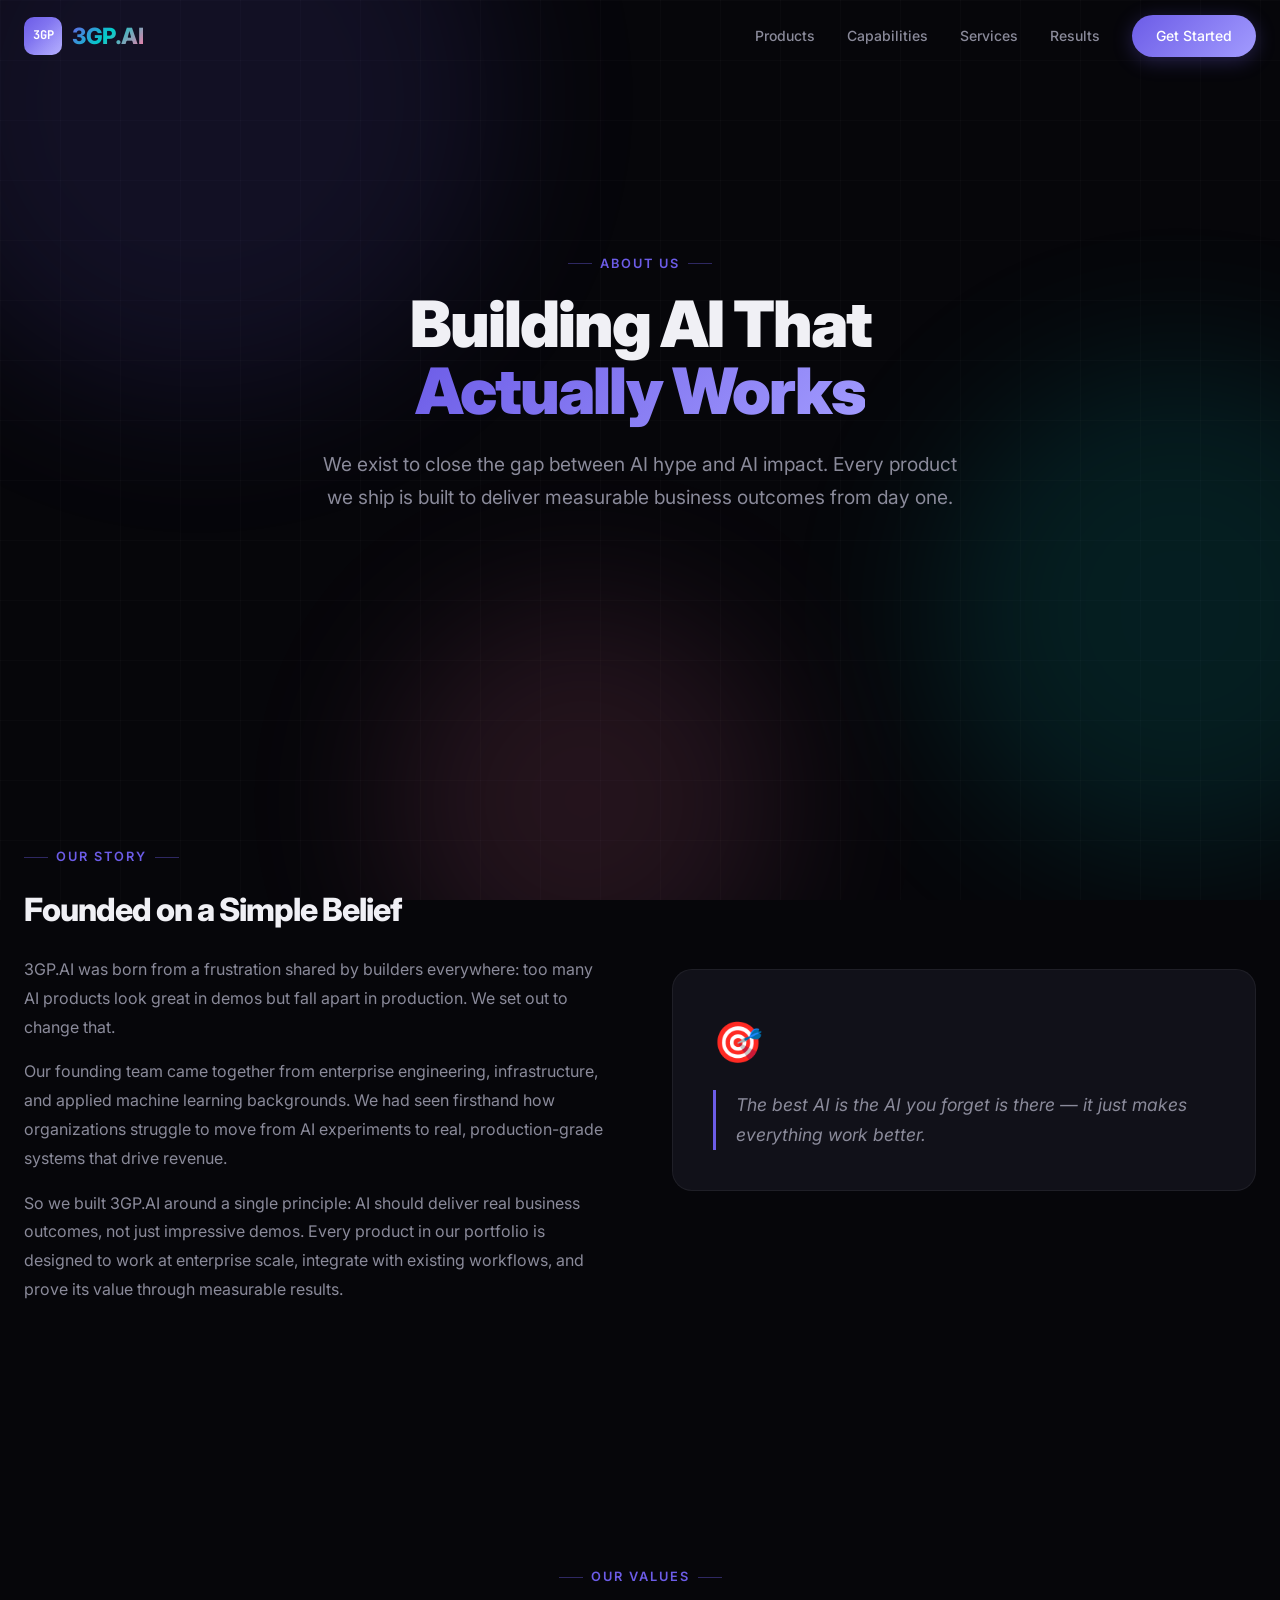
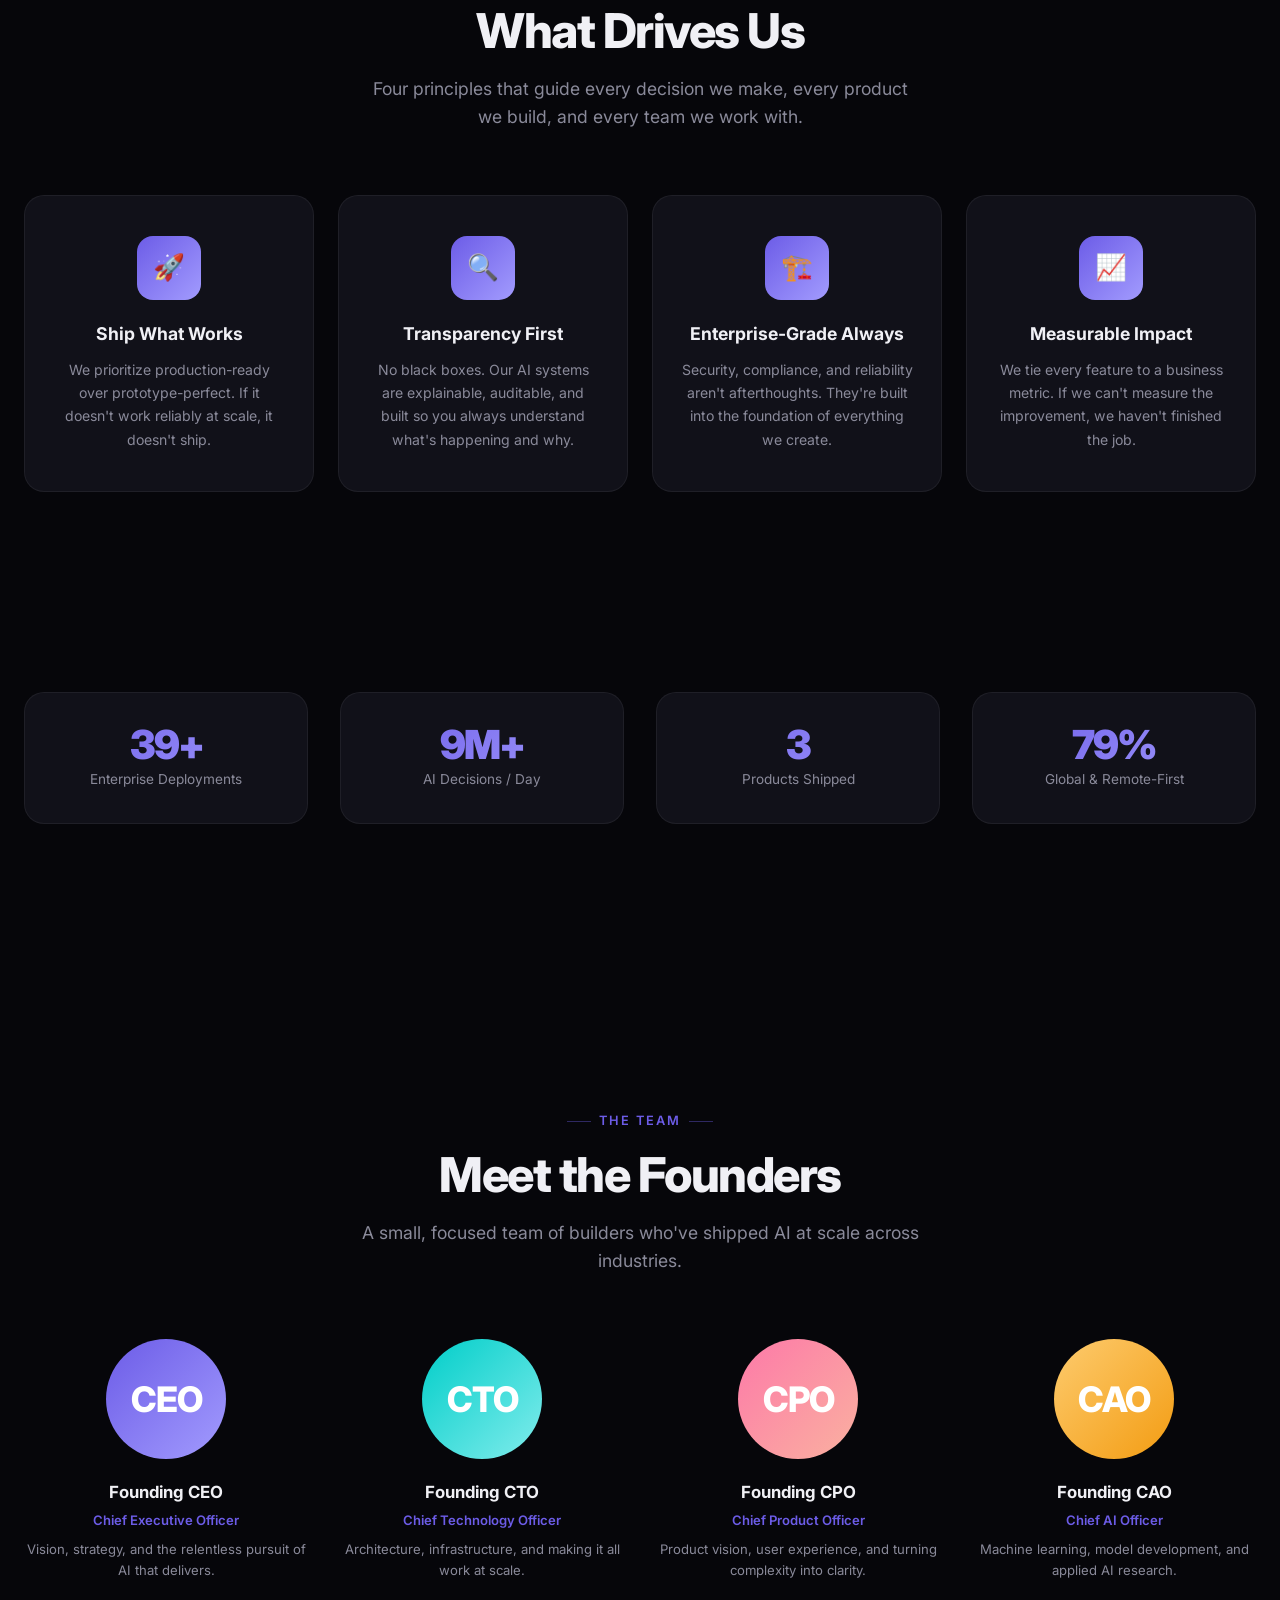
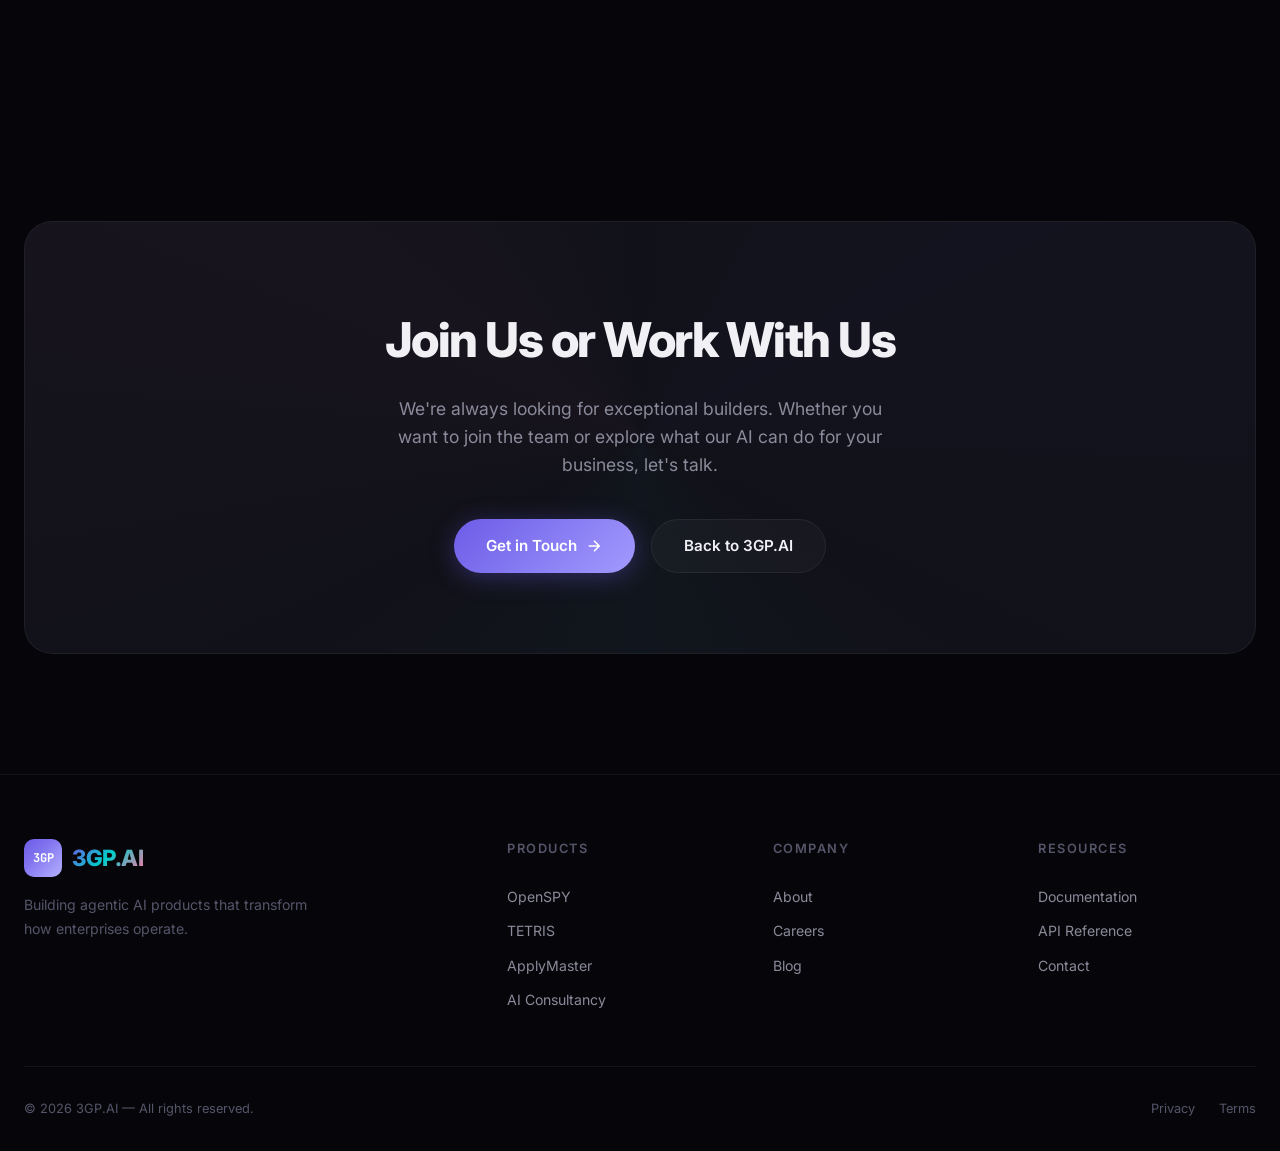
==== about.html @ 80a88af2 "Add all product pages, rename GREYHOUND to OpenSPY, add About/Privacy/Terms" ====
<!DOCTYPE html>
<html lang="en">
<head>
    <meta charset="UTF-8">
    <meta name="viewport" content="width=device-width, initial-scale=1.0">
    <title>About — Building AI That Actually Works | 3GP.AI</title>
    <meta name="description" content="3GP.AI is building agentic AI products that deliver real business outcomes. Learn about our mission, values, and the team behind the technology.">
    <link rel="icon" type="image/svg+xml" href="/images/favicon.svg">
    <link rel="preconnect" href="https://fonts.googleapis.com">
    <link rel="preconnect" href="https://fonts.gstatic.com" crossorigin>
    <link href="https://fonts.googleapis.com/css2?family=Inter:wght@300;400;500;600;700;800;900&family=JetBrains+Mono:wght@400;500;600&display=swap" rel="stylesheet">
    <link rel="stylesheet" href="/css/style.css">
    <style>
        /* About Page Styles */
        .about-hero { min-height: 80vh; display: flex; align-items: center; padding: 120px 0 80px; position: relative; z-index: 1; text-align: center; }
        .about-hero h1 { font-size: clamp(2.5rem, 5vw, 4rem); font-weight: 900; letter-spacing: -2px; line-height: 1.05; margin-bottom: 24px; }
        .about-hero h1 .gradient-text { background: var(--gradient-1); -webkit-background-clip: text; -webkit-text-fill-color: transparent; }
        .about-hero > .container > p { font-size: 1.2rem; color: var(--text-secondary); line-height: 1.7; max-width: 640px; margin: 0 auto; }

        /* Story Section */
        .story-section { padding: 120px 0; }
        .story-grid { display: grid; grid-template-columns: 1fr 1fr; gap: 64px; align-items: center; }
        .story-content h3 { font-size: 2rem; font-weight: 800; letter-spacing: -1px; margin-bottom: 20px; }
        .story-content p { color: var(--text-secondary); font-size: 1rem; line-height: 1.8; margin-bottom: 16px; }
        .story-visual { position: relative; }
        .story-card { padding: 40px; border-radius: var(--radius-lg); background: var(--bg-card); border: 1px solid var(--border); }
        .story-card-icon { font-size: 2.5rem; margin-bottom: 16px; }
        .story-card blockquote { font-size: 1.1rem; font-style: italic; color: var(--text-secondary); line-height: 1.7; border-left: 3px solid var(--accent-1); padding-left: 20px; margin: 0; }

        /* Values Section */
        .values-section { padding: 120px 0; }
        .values-grid { display: grid; grid-template-columns: repeat(4, 1fr); gap: 24px; }
        .value-card { padding: 40px 28px; border-radius: var(--radius-lg); background: var(--bg-card); border: 1px solid var(--border); transition: var(--transition); text-align: center; position: relative; overflow: hidden; }
        .value-card:hover { border-color: var(--border-hover); transform: translateY(-4px); box-shadow: var(--shadow-glow); }
        .value-card::before { content: ''; position: absolute; top: 0; left: 0; right: 0; height: 3px; background: var(--gradient-1); opacity: 0; transition: var(--transition); }
        .value-card:hover::before { opacity: 1; }
        .value-icon { width: 64px; height: 64px; border-radius: 16px; background: var(--gradient-1); display: flex; align-items: center; justify-content: center; margin: 0 auto 20px; font-size: 1.6rem; }
        .value-card h4 { font-size: 1.1rem; font-weight: 700; margin-bottom: 10px; }
        .value-card p { font-size: 0.88rem; color: var(--text-secondary); line-height: 1.65; }

        /* Team Section */
        .team-section { padding: 120px 0; }
        .team-grid { display: grid; grid-template-columns: repeat(4, 1fr); gap: 32px; margin-top: 64px; }
        .team-card { text-align: center; }
        .team-avatar { width: 120px; height: 120px; border-radius: 50%; margin: 0 auto 20px; display: flex; align-items: center; justify-content: center; font-size: 2.2rem; font-weight: 800; color: #fff; letter-spacing: -1px; }
        .team-avatar.a1 { background: linear-gradient(135deg, #6c5ce7, #a29bfe); }
        .team-avatar.a2 { background: linear-gradient(135deg, #00cec9, #81ecec); }
        .team-avatar.a3 { background: linear-gradient(135deg, #fd79a8, #fab1a0); }
        .team-avatar.a4 { background: linear-gradient(135deg, #fdcb6e, #f39c12); }
        .team-card h4 { font-size: 1.05rem; font-weight: 700; margin-bottom: 4px; }
        .team-card .team-role { font-size: 0.82rem; color: var(--accent-1); font-weight: 600; margin-bottom: 8px; }
        .team-card p { font-size: 0.82rem; color: var(--text-secondary); line-height: 1.6; }

        /* Stats Section */
        .stats-section { padding: 80px 0; }
        .stats-grid { display: grid; grid-template-columns: repeat(4, 1fr); gap: 32px; }
        .stat-item { text-align: center; padding: 32px 16px; border-radius: var(--radius-lg); background: var(--bg-card); border: 1px solid var(--border); }
        .stat-number { font-size: 2.5rem; font-weight: 900; letter-spacing: -2px; background: var(--gradient-1); -webkit-background-clip: text; -webkit-text-fill-color: transparent; margin-bottom: 4px; }
        .stat-label { font-size: 0.85rem; color: var(--text-secondary); }

        /* Responsive */
        @media (max-width: 1024px) { .story-grid { grid-template-columns: 1fr; } .values-grid, .team-grid { grid-template-columns: 1fr 1fr; } }
        @media (max-width: 768px) { .values-grid, .team-grid, .stats-grid { grid-template-columns: 1fr; } }
    </style>
</head>
<body>
    <div class="bg-grid"></div>
    <div class="bg-orbs"><div class="orb orb-1"></div><div class="orb orb-2"></div><div class="orb orb-3"></div></div>
    <div class="cursor-dot" id="cursorDot"></div>

    <!-- Navbar -->
    <nav class="navbar scrolled" id="navbar">
        <div class="navbar-inner">
            <a href="/" class="logo"><div class="logo-mark">3GP</div><div class="logo-text"><span>3GP.AI</span></div></a>
            <div class="nav-links" id="navLinks">
                <a href="/#products">Products</a>
                <a href="/#capabilities">Capabilities</a>
                <a href="/#transformation">Services</a>
                <a href="/#proof">Results</a>
                <a href="/#contact" class="nav-cta">Get Started</a>
            </div>
            <button class="mobile-toggle" id="mobileToggle" aria-label="Toggle menu"><span></span><span></span><span></span></button>
        </div>
    </nav>

    <!-- Hero -->
    <section class="about-hero">
        <div class="container">
            <div class="section-label">About Us</div>
            <h1>Building AI That<br><span class="gradient-text">Actually Works</span></h1>
            <p>We exist to close the gap between AI hype and AI impact. Every product we ship is built to deliver measurable business outcomes from day one.</p>
        </div>
    </section>

    <!-- Our Story -->
    <section class="story-section">
        <div class="container">
            <div class="story-grid reveal">
                <div class="story-content">
                    <div class="section-label" style="justify-content:flex-start;">Our Story</div>
                    <h3>Founded on a Simple Belief</h3>
                    <p>3GP.AI was born from a frustration shared by builders everywhere: too many AI products look great in demos but fall apart in production. We set out to change that.</p>
                    <p>Our founding team came together from enterprise engineering, infrastructure, and applied machine learning backgrounds. We had seen firsthand how organizations struggle to move from AI experiments to real, production-grade systems that drive revenue.</p>
                    <p>So we built 3GP.AI around a single principle: AI should deliver real business outcomes, not just impressive demos. Every product in our portfolio is designed to work at enterprise scale, integrate with existing workflows, and prove its value through measurable results.</p>
                </div>
                <div class="story-visual">
                    <div class="story-card">
                        <div class="story-card-icon">&#x1f3af;</div>
                        <blockquote>The best AI is the AI you forget is there &mdash; it just makes everything work better.</blockquote>
                    </div>
                </div>
            </div>
        </div>
    </section>

    <!-- Values -->
    <section class="values-section">
        <div class="container">
            <div class="section-header reveal">
                <div class="section-label">Our Values</div>
                <h2 class="section-title">What Drives Us</h2>
                <p class="section-desc">Four principles that guide every decision we make, every product we build, and every team we work with.</p>
            </div>
            <div class="values-grid">
                <div class="value-card reveal">
                    <div class="value-icon">&#x1f680;</div>
                    <h4>Ship What Works</h4>
                    <p>We prioritize production-ready over prototype-perfect. If it doesn't work reliably at scale, it doesn't ship.</p>
                </div>
                <div class="value-card reveal">
                    <div class="value-icon">&#x1f50d;</div>
                    <h4>Transparency First</h4>
                    <p>No black boxes. Our AI systems are explainable, auditable, and built so you always understand what's happening and why.</p>
                </div>
                <div class="value-card reveal">
                    <div class="value-icon">&#x1f3d7;&#xfe0f;</div>
                    <h4>Enterprise-Grade Always</h4>
                    <p>Security, compliance, and reliability aren't afterthoughts. They're built into the foundation of everything we create.</p>
                </div>
                <div class="value-card reveal">
                    <div class="value-icon">&#x1f4c8;</div>
                    <h4>Measurable Impact</h4>
                    <p>We tie every feature to a business metric. If we can't measure the improvement, we haven't finished the job.</p>
                </div>
            </div>
        </div>
    </section>

    <!-- Stats -->
    <section class="stats-section">
        <div class="container">
            <div class="stats-grid reveal">
                <div class="stat-item">
                    <div class="stat-number">50+</div>
                    <div class="stat-label">Enterprise Deployments</div>
                </div>
                <div class="stat-item">
                    <div class="stat-number">12M+</div>
                    <div class="stat-label">AI Decisions / Day</div>
                </div>
                <div class="stat-item">
                    <div class="stat-number">4</div>
                    <div class="stat-label">Products Shipped</div>
                </div>
                <div class="stat-item">
                    <div class="stat-number">100%</div>
                    <div class="stat-label">Global &amp; Remote-First</div>
                </div>
            </div>
        </div>
    </section>

    <!-- Team -->
    <section class="team-section">
        <div class="container">
            <div class="section-header reveal">
                <div class="section-label">The Team</div>
                <h2 class="section-title">Meet the Founders</h2>
                <p class="section-desc">A small, focused team of builders who've shipped AI at scale across industries.</p>
            </div>
            <div class="team-grid reveal">
                <div class="team-card">
                    <div class="team-avatar a1">CEO</div>
                    <h4>Founding CEO</h4>
                    <div class="team-role">Chief Executive Officer</div>
                    <p>Vision, strategy, and the relentless pursuit of AI that delivers.</p>
                </div>
                <div class="team-card">
                    <div class="team-avatar a2">CTO</div>
                    <h4>Founding CTO</h4>
                    <div class="team-role">Chief Technology Officer</div>
                    <p>Architecture, infrastructure, and making it all work at scale.</p>
                </div>
                <div class="team-card">
                    <div class="team-avatar a3">CPO</div>
                    <h4>Founding CPO</h4>
                    <div class="team-role">Chief Product Officer</div>
                    <p>Product vision, user experience, and turning complexity into clarity.</p>
                </div>
                <div class="team-card">
                    <div class="team-avatar a4">CAO</div>
                    <h4>Founding CAO</h4>
                    <div class="team-role">Chief AI Officer</div>
                    <p>Machine learning, model development, and applied AI research.</p>
                </div>
            </div>
        </div>
    </section>

    <!-- CTA -->
    <section class="cta" style="padding:120px 0;">
        <div class="container">
            <div class="cta-box reveal">
                <h2>Join Us or Work With Us</h2>
                <p>We're always looking for exceptional builders. Whether you want to join the team or explore what our AI can do for your business, let's talk.</p>
                <div class="hero-actions">
                    <a href="/#contact" class="btn btn-primary">Get in Touch <svg viewBox="0 0 24 24" fill="none" stroke="currentColor" stroke-width="2"><path d="M5 12h14M12 5l7 7-7 7"/></svg></a>
                    <a href="/" class="btn btn-secondary">Back to 3GP.AI</a>
                </div>
            </div>
        </div>
    </section>

    <!-- Footer -->
    <footer class="footer">
        <div class="container">
            <div class="footer-grid">
                <div class="footer-brand">
                    <a href="/" class="logo"><div class="logo-mark">3GP</div><div class="logo-text"><span>3GP.AI</span></div></a>
                    <p>Building agentic AI products that transform how enterprises operate.</p>
                </div>
                <div class="footer-col"><h5>Products</h5><a href="/openspy">OpenSPY</a><a href="/tetris">TETRIS</a><a href="/applymaster">ApplyMaster</a><a href="/consultancy">AI Consultancy</a></div>
                <div class="footer-col"><h5>Company</h5><a href="/about">About</a><a href="#">Careers</a><a href="#">Blog</a></div>
                <div class="footer-col"><h5>Resources</h5><a href="#">Documentation</a><a href="#">API Reference</a><a href="/#contact">Contact</a></div>
            </div>
            <div class="footer-bottom"><span>&copy; 2026 3GP.AI — All rights reserved.</span><div class="footer-bottom-links"><a href="/privacy">Privacy</a><a href="/terms">Terms</a></div></div>
        </div>
    </footer>

    <script src="/js/main.js"></script>
</body>
</html>
---- css/style.css ----
/* ===== CSS RESET & VARIABLES ===== */
*, *::before, *::after { margin: 0; padding: 0; box-sizing: border-box; }

:root {
    --bg-primary: #06060a;
    --bg-secondary: #0c0c14;
    --bg-card: #111119;
    --bg-card-hover: #16161f;
    --bg-glass: rgba(255,255,255,0.03);
    --border: rgba(255,255,255,0.06);
    --border-hover: rgba(255,255,255,0.12);
    --text-primary: #f0f0f5;
    --text-secondary: #8a8a9a;
    --text-muted: #55556a;
    --accent-1: #6c5ce7;
    --accent-2: #00cec9;
    --accent-3: #fd79a8;
    --accent-4: #fdcb6e;
    --gradient-1: linear-gradient(135deg, #6c5ce7, #a29bfe);
    --gradient-2: linear-gradient(135deg, #00cec9, #55efc4);
    --gradient-3: linear-gradient(135deg, #fd79a8, #e17055);
    --gradient-4: linear-gradient(135deg, #fdcb6e, #f39c12);
    --gradient-hero: linear-gradient(135deg, #6c5ce7 0%, #00cec9 50%, #fd79a8 100%);
    --radius-sm: 8px;
    --radius-md: 12px;
    --radius-lg: 20px;
    --radius-xl: 28px;
    --shadow-glow: 0 0 60px rgba(108,92,231,0.15);
    --font-main: 'Inter', -apple-system, BlinkMacSystemFont, sans-serif;
    --font-mono: 'JetBrains Mono', monospace;
    --transition: 0.3s cubic-bezier(0.4, 0, 0.2, 1);
    --max-width: 1280px;
}

html { scroll-behavior: smooth; font-size: 16px; }

body {
    font-family: var(--font-main);
    background: var(--bg-primary);
    color: var(--text-primary);
    line-height: 1.6;
    overflow-x: hidden;
    -webkit-font-smoothing: antialiased;
}

::selection { background: rgba(108,92,231,0.4); color: #fff; }

a { text-decoration: none; color: inherit; }
button { border: none; cursor: pointer; font-family: inherit; }
ul { list-style: none; }
img { max-width: 100%; display: block; }

.container { max-width: var(--max-width); margin: 0 auto; padding: 0 24px; }

/* ===== ANIMATED BACKGROUND ===== */
.bg-grid {
    position: fixed; inset: 0; z-index: 0; pointer-events: none;
    background-image:
        linear-gradient(rgba(255,255,255,0.02) 1px, transparent 1px),
        linear-gradient(90deg, rgba(255,255,255,0.02) 1px, transparent 1px);
    background-size: 60px 60px;
}

.bg-orbs {
    position: fixed; inset: 0; z-index: 0; pointer-events: none; overflow: hidden;
}

.orb {
    position: absolute; border-radius: 50%; filter: blur(80px); opacity: 0.12;
    animation: orbFloat 20s ease-in-out infinite;
}
.orb-1 { width: 600px; height: 600px; background: var(--accent-1); top: -200px; left: -100px; animation-delay: 0s; }
.orb-2 { width: 500px; height: 500px; background: var(--accent-2); top: 40%; right: -150px; animation-delay: -7s; }
.orb-3 { width: 400px; height: 400px; background: var(--accent-3); bottom: -100px; left: 30%; animation-delay: -14s; }

@keyframes orbFloat {
    0%, 100% { transform: translate(0, 0) scale(1); }
    33% { transform: translate(30px, -50px) scale(1.05); }
    66% { transform: translate(-20px, 30px) scale(0.95); }
}

/* ===== NAVBAR ===== */
.navbar {
    position: fixed; top: 0; left: 0; right: 0; z-index: 1000;
    padding: 0 24px; transition: var(--transition);
}
.navbar.scrolled {
    background: rgba(6,6,10,0.85); backdrop-filter: blur(20px) saturate(1.8);
    border-bottom: 1px solid var(--border);
}
.navbar-inner {
    max-width: var(--max-width); margin: 0 auto;
    display: flex; align-items: center; justify-content: space-between;
    height: 72px;
}
.logo { display: flex; align-items: center; gap: 10px; font-weight: 800; font-size: 1.4rem; letter-spacing: -0.5px; }
.logo-mark {
    width: 38px; height: 38px; border-radius: 10px; display: flex; align-items: center; justify-content: center;
    background: var(--gradient-1); font-size: 0.75rem; font-weight: 700; color: #fff; letter-spacing: 0;
    font-family: var(--font-mono); position: relative; overflow: hidden;
}
.logo-mark::after {
    content: ''; position: absolute; inset: 0; background: linear-gradient(135deg, transparent 40%, rgba(255,255,255,0.2));
}
.logo-text span { background: var(--gradient-hero); -webkit-background-clip: text; -webkit-text-fill-color: transparent; }

.nav-links { display: flex; align-items: center; gap: 32px; }
.nav-links a {
    font-size: 0.875rem; font-weight: 500; color: var(--text-secondary);
    transition: var(--transition); position: relative; padding: 4px 0;
}
.nav-links a:hover { color: var(--text-primary); }
.nav-links a::after {
    content: ''; position: absolute; bottom: -2px; left: 0; width: 0; height: 2px;
    background: var(--gradient-1); transition: var(--transition); border-radius: 2px;
}
.nav-links a:hover::after { width: 100%; }

.nav-cta {
    padding: 10px 24px !important; border-radius: 50px; font-size: 0.875rem; font-weight: 600;
    background: var(--gradient-1); color: #fff !important; transition: var(--transition);
    box-shadow: 0 4px 20px rgba(108,92,231,0.3);
}
.nav-cta:hover { transform: translateY(-1px); box-shadow: 0 6px 30px rgba(108,92,231,0.45); }
.nav-cta::after { display: none !important; }

.mobile-toggle { display: none; background: none; padding: 8px; }
.mobile-toggle span {
    display: block; width: 24px; height: 2px; background: var(--text-primary);
    transition: var(--transition); margin: 6px 0;
}

/* ===== HERO ===== */
.hero {
    position: relative; z-index: 1; min-height: 100vh;
    display: flex; align-items: center; padding: 120px 0 80px;
}
.hero-content { text-align: center; max-width: 900px; margin: 0 auto; }

.hero-badge {
    display: inline-flex; align-items: center; gap: 8px;
    padding: 6px 16px 6px 8px; border-radius: 50px;
    background: var(--bg-glass); border: 1px solid var(--border);
    font-size: 0.8rem; color: var(--text-secondary); margin-bottom: 32px;
    animation: fadeInUp 0.8s ease-out;
}
.hero-badge-dot {
    width: 8px; height: 8px; border-radius: 50%; background: var(--accent-2);
    animation: pulse 2s ease-in-out infinite;
}
@keyframes pulse {
    0%, 100% { opacity: 1; transform: scale(1); }
    50% { opacity: 0.5; transform: scale(0.8); }
}

.hero h1 {
    font-size: clamp(2.8rem, 6vw, 5rem); font-weight: 900; line-height: 1.05;
    letter-spacing: -2px; margin-bottom: 24px;
    animation: fadeInUp 0.8s ease-out 0.1s both;
}
.hero h1 .gradient-text {
    background: var(--gradient-hero); -webkit-background-clip: text;
    -webkit-text-fill-color: transparent; background-size: 200% 200%;
    animation: gradientShift 8s ease-in-out infinite;
}
@keyframes gradientShift {
    0%, 100% { background-position: 0% 50%; }
    50% { background-position: 100% 50%; }
}

.hero p {
    font-size: clamp(1.05rem, 2vw, 1.25rem); color: var(--text-secondary);
    max-width: 640px; margin: 0 auto 40px; line-height: 1.7;
    animation: fadeInUp 0.8s ease-out 0.2s both;
}

.hero-actions {
    display: flex; gap: 16px; justify-content: center; flex-wrap: wrap;
    animation: fadeInUp 0.8s ease-out 0.3s both;
}

.btn {
    display: inline-flex; align-items: center; gap: 8px;
    padding: 14px 32px; border-radius: 50px; font-size: 0.95rem;
    font-weight: 600; transition: var(--transition);
}
.btn-primary {
    background: var(--gradient-1); color: #fff;
    box-shadow: 0 4px 25px rgba(108,92,231,0.35);
}
.btn-primary:hover { transform: translateY(-2px); box-shadow: 0 8px 40px rgba(108,92,231,0.5); }
.btn-secondary {
    background: var(--bg-glass); color: var(--text-primary);
    border: 1px solid var(--border);
}
.btn-secondary:hover { border-color: var(--border-hover); background: var(--bg-card); }
.btn svg { width: 18px; height: 18px; }

.hero-stats {
    display: flex; justify-content: center; gap: 48px; margin-top: 72px;
    animation: fadeInUp 0.8s ease-out 0.5s both;
}
.hero-stat { text-align: center; }
.hero-stat-value {
    font-size: 2rem; font-weight: 800; letter-spacing: -1px;
    background: var(--gradient-1); -webkit-background-clip: text; -webkit-text-fill-color: transparent;
}
.hero-stat-label { font-size: 0.8rem; color: var(--text-muted); margin-top: 4px; text-transform: uppercase; letter-spacing: 1px; }

@keyframes fadeInUp {
    from { opacity: 0; transform: translateY(30px); }
    to { opacity: 1; transform: translateY(0); }
}

/* ===== SECTION COMMON ===== */
section { position: relative; z-index: 1; }
.section-header { text-align: center; margin-bottom: 64px; }
.section-label {
    display: inline-flex; align-items: center; gap: 8px;
    font-size: 0.8rem; font-weight: 600; text-transform: uppercase;
    letter-spacing: 2px; color: var(--accent-1); margin-bottom: 16px;
}
.section-label::before, .section-label::after {
    content: ''; width: 24px; height: 1px; background: var(--accent-1); opacity: 0.4;
}
.section-title {
    font-size: clamp(2rem, 4vw, 3rem); font-weight: 800;
    letter-spacing: -1.5px; line-height: 1.15; margin-bottom: 16px;
}
.section-desc { font-size: 1.1rem; color: var(--text-secondary); max-width: 560px; margin: 0 auto; }

/* ===== PRODUCTS ===== */
.products { padding: 120px 0; }
.product-grid { display: flex; flex-direction: column; gap: 24px; }

.product-card {
    display: grid; grid-template-columns: 1fr 1fr; gap: 0;
    background: var(--bg-card); border: 1px solid var(--border);
    border-radius: var(--radius-lg); overflow: hidden;
    transition: var(--transition); position: relative;
}
.product-card:hover {
    border-color: var(--border-hover); transform: translateY(-4px);
    box-shadow: var(--shadow-glow);
}

.product-info { padding: 48px; display: flex; flex-direction: column; justify-content: center; }

.product-icon {
    width: 56px; height: 56px; border-radius: 14px;
    display: flex; align-items: center; justify-content: center;
    margin-bottom: 24px; font-size: 1.5rem; position: relative;
}
.product-icon::after {
    content: ''; position: absolute; inset: 0; border-radius: 14px;
    background: inherit; opacity: 0.15; filter: blur(20px); z-index: -1;
}

.product-tag {
    display: inline-flex; align-items: center; gap: 6px;
    font-size: 0.7rem; font-weight: 600; text-transform: uppercase;
    letter-spacing: 1.5px; padding: 4px 12px; border-radius: 50px;
    margin-bottom: 16px; width: fit-content;
}

.product-card h3 { font-size: 1.6rem; font-weight: 700; letter-spacing: -0.5px; margin-bottom: 12px; }
.product-card .product-desc { color: var(--text-secondary); font-size: 0.95rem; line-height: 1.7; margin-bottom: 24px; }

.product-features { display: flex; flex-wrap: wrap; gap: 8px; margin-bottom: 28px; }
.product-feature {
    font-size: 0.78rem; padding: 6px 14px; border-radius: 50px;
    background: var(--bg-glass); border: 1px solid var(--border);
    color: var(--text-secondary); font-weight: 500;
}

.product-link {
    display: inline-flex; align-items: center; gap: 8px;
    font-weight: 600; font-size: 0.9rem; transition: var(--transition);
    width: fit-content;
}
.product-link svg { width: 16px; height: 16px; transition: var(--transition); }
.product-link:hover svg { transform: translateX(4px); }

.product-visual {
    display: flex; align-items: center; justify-content: center;
    padding: 48px; position: relative; overflow: hidden;
}

.product-mockup {
    width: 100%; border-radius: var(--radius-md);
    background: var(--bg-secondary); border: 1px solid var(--border);
    padding: 20px; position: relative;
}

.mockup-topbar {
    display: flex; align-items: center; gap: 8px; margin-bottom: 16px;
    padding-bottom: 12px; border-bottom: 1px solid var(--border);
}
.mockup-dot { width: 8px; height: 8px; border-radius: 50%; }
.mockup-dot:nth-child(1) { background: #ff5f57; }
.mockup-dot:nth-child(2) { background: #ffbd2e; }
.mockup-dot:nth-child(3) { background: #28c840; }
.mockup-url {
    flex: 1; text-align: center; font-size: 0.7rem;
    color: var(--text-muted); font-family: var(--font-mono);
}

.mockup-content { min-height: 180px; position: relative; }

/* Greyhound Mockup */
.greyhound-mock .mock-row {
    display: flex; gap: 8px; margin-bottom: 8px; align-items: center;
}
.mock-bar {
    height: 8px; border-radius: 4px; animation: barPulse 3s ease-in-out infinite;
}
@keyframes barPulse {
    0%, 100% { opacity: 0.6; }
    50% { opacity: 1; }
}
.mock-node {
    width: 36px; height: 36px; border-radius: 8px; display: flex;
    align-items: center; justify-content: center; font-size: 0.65rem;
    font-family: var(--font-mono); font-weight: 600; flex-shrink: 0;
}
.mock-line { height: 2px; flex: 1; border-radius: 1px; opacity: 0.4; }
.mock-metric {
    font-size: 0.7rem; font-family: var(--font-mono); padding: 8px 12px;
    border-radius: 6px; background: var(--bg-glass); border: 1px solid var(--border);
    margin-top: 12px; display: flex; justify-content: space-between;
}
.mock-metric span:first-child { color: var(--text-muted); }
.mock-metric .up { color: var(--accent-2); }
.mock-metric .down { color: var(--accent-3); }

/* Tetris Mockup */
.tetris-mock .mock-pipeline { display: flex; gap: 12px; margin-bottom: 12px; }
.mock-stage {
    flex: 1; padding: 10px; border-radius: 8px; border: 1px solid var(--border);
    background: var(--bg-glass);
}
.mock-stage-title {
    font-size: 0.65rem; font-weight: 600; text-transform: uppercase;
    letter-spacing: 1px; margin-bottom: 8px; color: var(--text-muted);
}
.mock-candidate {
    padding: 6px 8px; border-radius: 6px; margin-bottom: 4px;
    font-size: 0.65rem; font-family: var(--font-mono);
    background: var(--bg-card); border: 1px solid var(--border);
}

/* ApplyMaster Mockup */
.apply-mock .mock-jobs { display: flex; flex-direction: column; gap: 8px; }
.mock-job {
    display: flex; align-items: center; gap: 10px; padding: 10px;
    border-radius: 8px; border: 1px solid var(--border); background: var(--bg-glass);
}
.mock-job-icon { width: 28px; height: 28px; border-radius: 6px; flex-shrink: 0; }
.mock-job-info { flex: 1; }
.mock-job-title { font-size: 0.7rem; font-weight: 600; margin-bottom: 2px; }
.mock-job-co { font-size: 0.6rem; color: var(--text-muted); }
.mock-job-status {
    font-size: 0.6rem; padding: 3px 8px; border-radius: 50px; font-weight: 600;
}

/* Product theme colors */
.product-card[data-theme="purple"] .product-icon { background: var(--gradient-1); }
.product-card[data-theme="purple"] .product-tag { background: rgba(108,92,231,0.1); color: var(--accent-1); }
.product-card[data-theme="purple"] .product-link { color: var(--accent-1); }

.product-card[data-theme="teal"] .product-icon { background: var(--gradient-2); }
.product-card[data-theme="teal"] .product-tag { background: rgba(0,206,201,0.1); color: var(--accent-2); }
.product-card[data-theme="teal"] .product-link { color: var(--accent-2); }

.product-card[data-theme="pink"] .product-icon { background: var(--gradient-3); }
.product-card[data-theme="pink"] .product-tag { background: rgba(253,121,168,0.1); color: var(--accent-3); }
.product-card[data-theme="pink"] .product-link { color: var(--accent-3); }

.product-card[data-theme="gold"] .product-icon { background: var(--gradient-4); }
.product-card[data-theme="gold"] .product-tag { background: rgba(253,203,110,0.1); color: var(--accent-4); }
.product-card[data-theme="gold"] .product-link { color: var(--accent-4); }

/* ===== CAPABILITIES ===== */
.capabilities { padding: 120px 0; }
.cap-grid { display: grid; grid-template-columns: repeat(3, 1fr); gap: 20px; }

.cap-card {
    padding: 36px; border-radius: var(--radius-lg);
    background: var(--bg-card); border: 1px solid var(--border);
    transition: var(--transition); position: relative; overflow: hidden;
}
.cap-card:hover { border-color: var(--border-hover); transform: translateY(-2px); }
.cap-card::before {
    content: ''; position: absolute; top: 0; left: 0; right: 0;
    height: 2px; opacity: 0; transition: var(--transition);
}
.cap-card:hover::before { opacity: 1; }
.cap-card:nth-child(1)::before { background: var(--gradient-1); }
.cap-card:nth-child(2)::before { background: var(--gradient-2); }
.cap-card:nth-child(3)::before { background: var(--gradient-3); }
.cap-card:nth-child(4)::before { background: var(--gradient-4); }
.cap-card:nth-child(5)::before { background: var(--gradient-1); }
.cap-card:nth-child(6)::before { background: var(--gradient-2); }

.cap-icon {
    font-size: 1.8rem; margin-bottom: 20px; width: 48px; height: 48px;
    display: flex; align-items: center; justify-content: center;
}
.cap-card h4 { font-size: 1.05rem; font-weight: 700; margin-bottom: 10px; }
.cap-card p { font-size: 0.88rem; color: var(--text-secondary); line-height: 1.65; }

/* ===== SOCIAL PROOF / STATS ===== */
.social-proof { padding: 100px 0; }
.stats-grid { display: grid; grid-template-columns: repeat(4, 1fr); gap: 20px; margin-bottom: 80px; }
.stat-card {
    text-align: center; padding: 40px 24px; border-radius: var(--radius-lg);
    background: var(--bg-card); border: 1px solid var(--border); transition: var(--transition);
}
.stat-card:hover { border-color: var(--border-hover); }
.stat-number { font-size: 2.8rem; font-weight: 900; letter-spacing: -2px; margin-bottom: 8px; line-height: 1; }
.stat-card:nth-child(1) .stat-number { background: var(--gradient-1); -webkit-background-clip: text; -webkit-text-fill-color: transparent; }
.stat-card:nth-child(2) .stat-number { background: var(--gradient-2); -webkit-background-clip: text; -webkit-text-fill-color: transparent; }
.stat-card:nth-child(3) .stat-number { background: var(--gradient-3); -webkit-background-clip: text; -webkit-text-fill-color: transparent; }
.stat-card:nth-child(4) .stat-number { background: var(--gradient-4); -webkit-background-clip: text; -webkit-text-fill-color: transparent; }
.stat-label { font-size: 0.85rem; color: var(--text-muted); }

/* Testimonials */
.testimonials { display: grid; grid-template-columns: repeat(3, 1fr); gap: 20px; }
.testimonial {
    padding: 32px; border-radius: var(--radius-lg);
    background: var(--bg-card); border: 1px solid var(--border); transition: var(--transition);
}
.testimonial:hover { border-color: var(--border-hover); }
.testimonial-stars { color: var(--accent-4); font-size: 0.85rem; margin-bottom: 16px; letter-spacing: 2px; }
.testimonial p { font-size: 0.92rem; color: var(--text-secondary); line-height: 1.7; margin-bottom: 20px; font-style: italic; }
.testimonial-author { display: flex; align-items: center; gap: 12px; }
.testimonial-avatar {
    width: 40px; height: 40px; border-radius: 50%;
    display: flex; align-items: center; justify-content: center;
    font-weight: 700; font-size: 0.85rem; color: #fff;
}
.testimonial-name { font-size: 0.85rem; font-weight: 600; }
.testimonial-role { font-size: 0.75rem; color: var(--text-muted); }

/* ===== AI TRANSFORMATION ===== */
.transformation { padding: 120px 0; }
.transform-grid { display: grid; grid-template-columns: 1fr 1fr; gap: 64px; align-items: center; }

.transform-visual { position: relative; padding: 40px; }
.transform-card-stack { position: relative; height: 400px; }
.transform-float-card {
    position: absolute; padding: 24px; border-radius: var(--radius-md);
    background: var(--bg-card); border: 1px solid var(--border);
    box-shadow: 0 20px 60px rgba(0,0,0,0.3); transition: var(--transition);
}
.transform-float-card:hover { transform: translateY(-4px) !important; }

.tfc-1 { top: 0; left: 0; width: 280px; }
.tfc-2 { top: 60px; right: 0; width: 250px; }
.tfc-3 { bottom: 40px; left: 40px; width: 300px; }

.tfc-header { display: flex; align-items: center; gap: 10px; margin-bottom: 12px; }
.tfc-dot { width: 10px; height: 10px; border-radius: 50%; }
.tfc-title { font-size: 0.8rem; font-weight: 600; }
.tfc-body { font-size: 0.78rem; color: var(--text-secondary); line-height: 1.6; }
.tfc-metric { font-size: 1.8rem; font-weight: 800; }
.tfc-metric-label { font-size: 0.7rem; color: var(--text-muted); }

.transform-content h3 {
    font-size: 2.2rem; font-weight: 800; letter-spacing: -1px; line-height: 1.2; margin-bottom: 20px;
}
.transform-content > p {
    color: var(--text-secondary); font-size: 1.05rem; line-height: 1.7; margin-bottom: 36px;
}

.transform-steps { display: flex; flex-direction: column; gap: 20px; }
.transform-step { display: flex; gap: 16px; align-items: flex-start; }
.step-num {
    width: 32px; height: 32px; border-radius: 50%; display: flex;
    align-items: center; justify-content: center; font-size: 0.8rem;
    font-weight: 700; background: var(--gradient-1); color: #fff; flex-shrink: 0;
}
.step-text h5 { font-size: 0.95rem; font-weight: 600; margin-bottom: 4px; }
.step-text p { font-size: 0.85rem; color: var(--text-secondary); }

/* ===== CONTACT FORM ===== */
.contact { padding: 120px 0; }
.contact-grid { display: grid; grid-template-columns: 1fr 1fr; gap: 64px; align-items: start; }
.contact-info h3 { font-size: 2.2rem; font-weight: 800; letter-spacing: -1px; margin-bottom: 16px; }
.contact-info > p { color: var(--text-secondary); font-size: 1.05rem; line-height: 1.7; margin-bottom: 36px; }
.contact-detail {
    display: flex; align-items: center; gap: 16px; padding: 16px 0;
    border-bottom: 1px solid var(--border);
}
.contact-detail-icon {
    width: 44px; height: 44px; border-radius: 12px; display: flex;
    align-items: center; justify-content: center; font-size: 1.2rem;
    background: var(--bg-glass); border: 1px solid var(--border);
}
.contact-detail-text h5 { font-size: 0.85rem; font-weight: 600; margin-bottom: 2px; }
.contact-detail-text p { font-size: 0.85rem; color: var(--text-secondary); }

.contact-form-card {
    padding: 40px; border-radius: var(--radius-lg);
    background: var(--bg-card); border: 1px solid var(--border);
}
.form-row { display: grid; grid-template-columns: 1fr 1fr; gap: 16px; }
.form-group { margin-bottom: 20px; }
.form-group label {
    display: block; font-size: 0.8rem; font-weight: 600; color: var(--text-secondary);
    margin-bottom: 8px; text-transform: uppercase; letter-spacing: 1px;
}
.form-group input, .form-group select, .form-group textarea {
    width: 100%; padding: 12px 16px; border-radius: var(--radius-sm);
    background: var(--bg-secondary); border: 1px solid var(--border);
    color: var(--text-primary); font-family: var(--font-main); font-size: 0.9rem;
    transition: var(--transition); outline: none;
}
.form-group input:focus, .form-group select:focus, .form-group textarea:focus {
    border-color: var(--accent-1); box-shadow: 0 0 0 3px rgba(108,92,231,0.1);
}
.form-group textarea { min-height: 120px; resize: vertical; }
.form-group select { cursor: pointer; }
.form-group select option { background: var(--bg-secondary); }
.form-honeypot { position: absolute; left: -9999px; }

.form-submit { width: 100%; padding: 14px; font-size: 1rem; }
.form-success {
    display: none; text-align: center; padding: 24px;
    color: var(--accent-2); font-weight: 600;
}
.form-success.show { display: block; }
.form-error {
    display: none; text-align: center; padding: 12px;
    color: var(--accent-3); font-size: 0.85rem; margin-top: 12px;
}
.form-error.show { display: block; }

/* ===== CTA ===== */
.cta { padding: 120px 0; }
.cta-box {
    text-align: center; padding: 80px 48px; border-radius: var(--radius-xl);
    background: var(--bg-card); border: 1px solid var(--border);
    position: relative; overflow: hidden;
}
.cta-box::before {
    content: ''; position: absolute; top: -50%; left: -50%; width: 200%; height: 200%;
    background: conic-gradient(from 0deg, transparent, var(--accent-1), transparent, var(--accent-2), transparent, var(--accent-3), transparent);
    animation: rotateBg 10s linear infinite; opacity: 0.03;
}
@keyframes rotateBg { to { transform: rotate(360deg); } }

.cta-box h2 {
    font-size: clamp(2rem, 4vw, 3rem); font-weight: 800;
    letter-spacing: -1.5px; margin-bottom: 16px; position: relative;
}
.cta-box p {
    color: var(--text-secondary); font-size: 1.1rem; margin-bottom: 40px;
    max-width: 500px; margin-left: auto; margin-right: auto; position: relative;
}
.cta-box .hero-actions { position: relative; }

/* ===== FOOTER ===== */
.footer {
    position: relative; z-index: 1;
    border-top: 1px solid var(--border); padding: 64px 0 32px;
}
.footer-grid {
    display: grid; grid-template-columns: 2fr 1fr 1fr 1fr; gap: 48px; margin-bottom: 48px;
}
.footer-brand p {
    color: var(--text-muted); font-size: 0.88rem; line-height: 1.7;
    margin-top: 16px; max-width: 300px;
}
.footer-socials { display: flex; gap: 12px; margin-top: 20px; }
.footer-social {
    width: 36px; height: 36px; border-radius: 50%;
    background: var(--bg-glass); border: 1px solid var(--border);
    display: flex; align-items: center; justify-content: center;
    transition: var(--transition); font-size: 0.85rem;
}
.footer-social:hover { border-color: var(--accent-1); background: rgba(108,92,231,0.1); }

.footer-col h5 {
    font-size: 0.8rem; font-weight: 600; text-transform: uppercase;
    letter-spacing: 1.5px; color: var(--text-muted); margin-bottom: 20px;
}
.footer-col a {
    display: block; font-size: 0.88rem; color: var(--text-secondary);
    padding: 6px 0; transition: var(--transition);
}
.footer-col a:hover { color: var(--text-primary); }

.footer-bottom {
    display: flex; justify-content: space-between; align-items: center;
    padding-top: 32px; border-top: 1px solid var(--border);
    font-size: 0.8rem; color: var(--text-muted);
}
.footer-bottom-links { display: flex; gap: 24px; }
.footer-bottom-links a { transition: var(--transition); }
.footer-bottom-links a:hover { color: var(--text-secondary); }

/* ===== SCROLL ANIMATIONS ===== */
.reveal {
    opacity: 0; transform: translateY(40px);
    transition: opacity 0.7s ease-out, transform 0.7s ease-out;
}
.reveal.visible { opacity: 1; transform: translateY(0); }

/* ===== CURSOR TRAIL ===== */
.cursor-dot {
    width: 8px; height: 8px; border-radius: 50%;
    background: var(--accent-1); position: fixed; pointer-events: none;
    z-index: 9999; opacity: 0; transition: opacity 0.3s;
    mix-blend-mode: screen;
}
body:hover .cursor-dot { opacity: 0.6; }

/* ===== MARQUEE ===== */
.marquee-section { padding: 80px 0; overflow: hidden; }
.marquee-track {
    display: flex; gap: 48px; animation: marqueeScroll 30s linear infinite;
    width: max-content;
}
@keyframes marqueeScroll {
    0% { transform: translateX(0); }
    100% { transform: translateX(-50%); }
}
.marquee-item {
    font-size: 1.3rem; font-weight: 700; color: var(--text-muted);
    white-space: nowrap; opacity: 0.3; display: flex; align-items: center; gap: 12px;
}
.marquee-item .sep { width: 6px; height: 6px; border-radius: 50%; background: var(--text-muted); opacity: 0.3; }

/* ===== LOADING SPINNER ===== */
.spinner {
    display: none; width: 20px; height: 20px; border: 2px solid rgba(255,255,255,0.3);
    border-top-color: #fff; border-radius: 50%; animation: spin 0.6s linear infinite;
    margin: 0 auto;
}
@keyframes spin { to { transform: rotate(360deg); } }

/* ===== RESPONSIVE ===== */
@media (max-width: 1024px) {
    .product-card { grid-template-columns: 1fr; }
    .product-visual { padding: 24px 48px 48px; }
    .transform-grid { grid-template-columns: 1fr; gap: 48px; }
    .transform-visual { order: -1; }
    .stats-grid { grid-template-columns: repeat(2, 1fr); }
    .contact-grid { grid-template-columns: 1fr; gap: 48px; }
}

@media (max-width: 768px) {
    .nav-links { display: none; }
    .mobile-toggle { display: block; }
    .nav-links.open {
        display: flex; flex-direction: column; position: absolute;
        top: 72px; left: 0; right: 0; background: var(--bg-secondary);
        border-bottom: 1px solid var(--border); padding: 24px;
        backdrop-filter: blur(20px);
    }
    .cap-grid { grid-template-columns: 1fr; }
    .testimonials { grid-template-columns: 1fr; }
    .footer-grid { grid-template-columns: 1fr 1fr; gap: 32px; }
    .hero-stats { gap: 24px; flex-wrap: wrap; }
    .footer-bottom { flex-direction: column; gap: 16px; text-align: center; }
    .product-info { padding: 32px; }
    .product-visual { padding: 24px 32px 32px; }
    .tetris-mock .mock-pipeline { flex-direction: column; }
    .form-row { grid-template-columns: 1fr; }
}

@media (max-width: 480px) {
    .stats-grid { grid-template-columns: 1fr; }
    .footer-grid { grid-template-columns: 1fr; }
    .cta-box { padding: 48px 24px; }
}
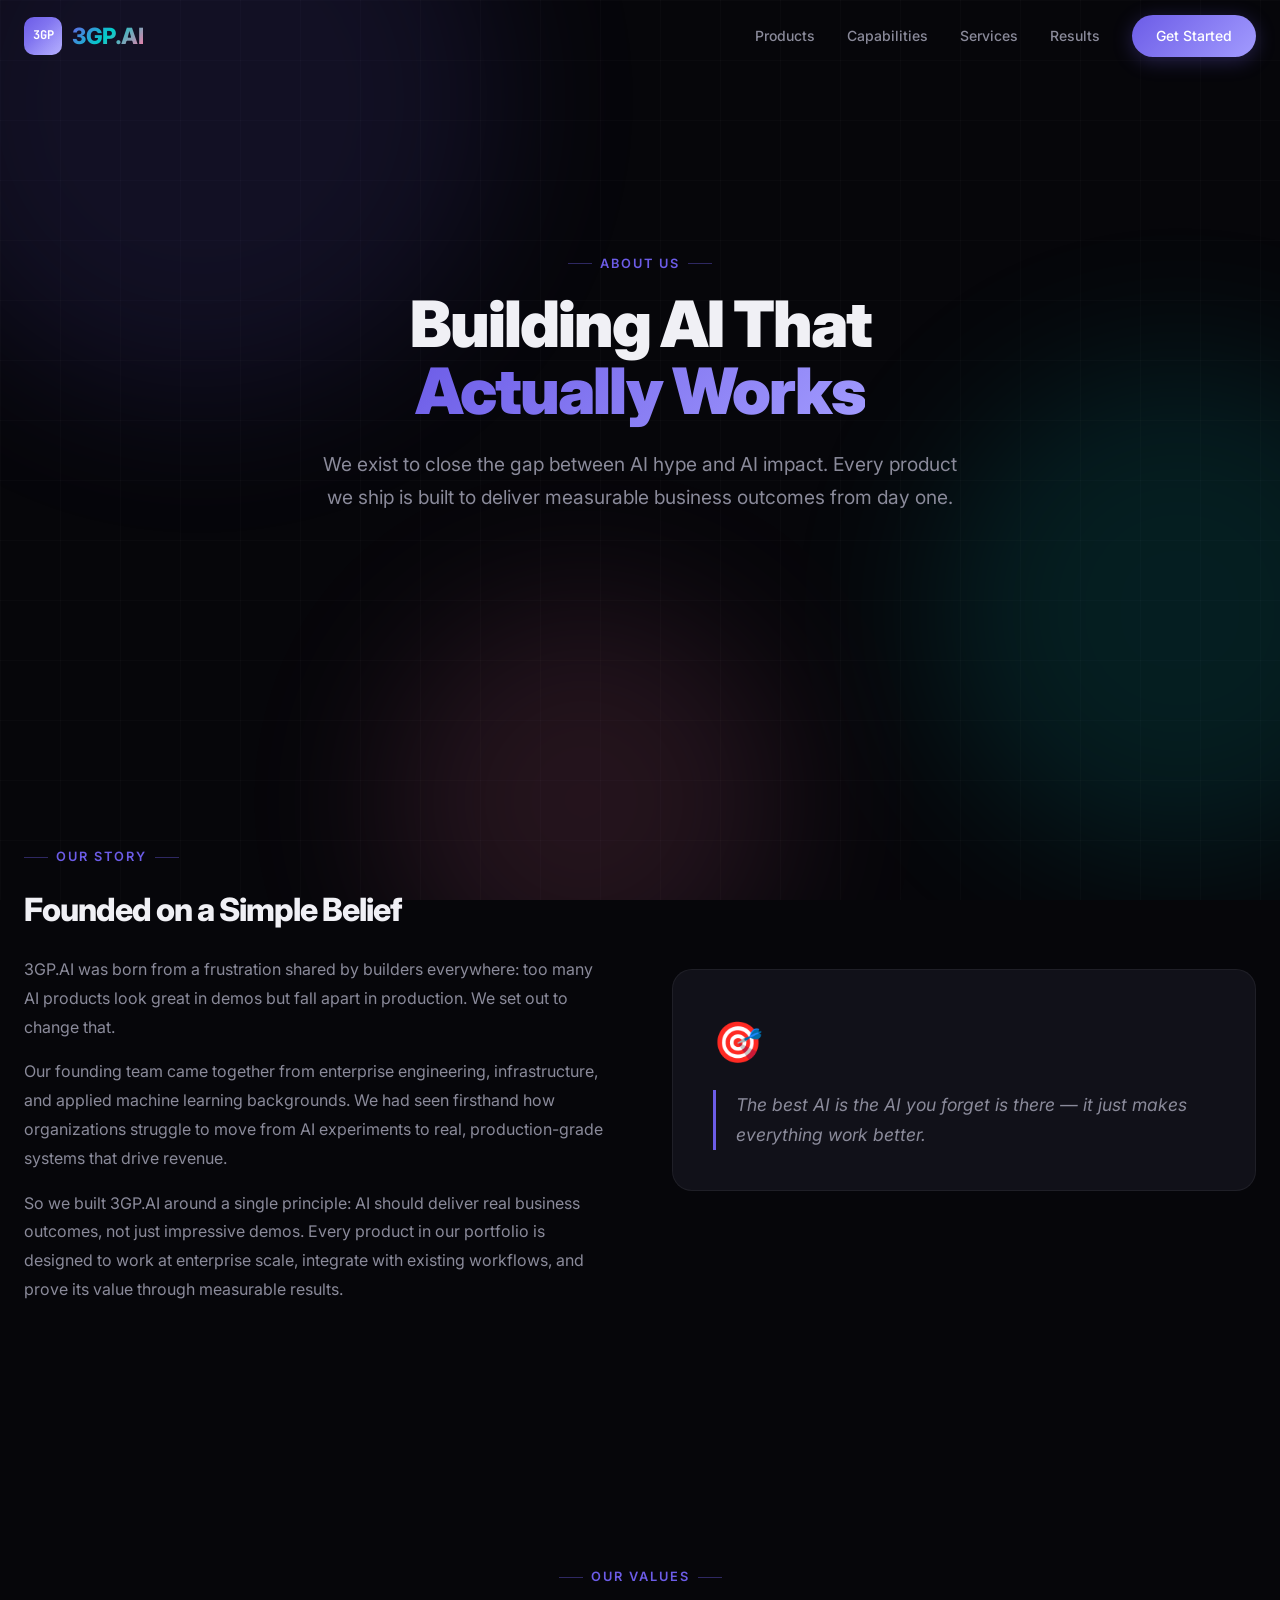
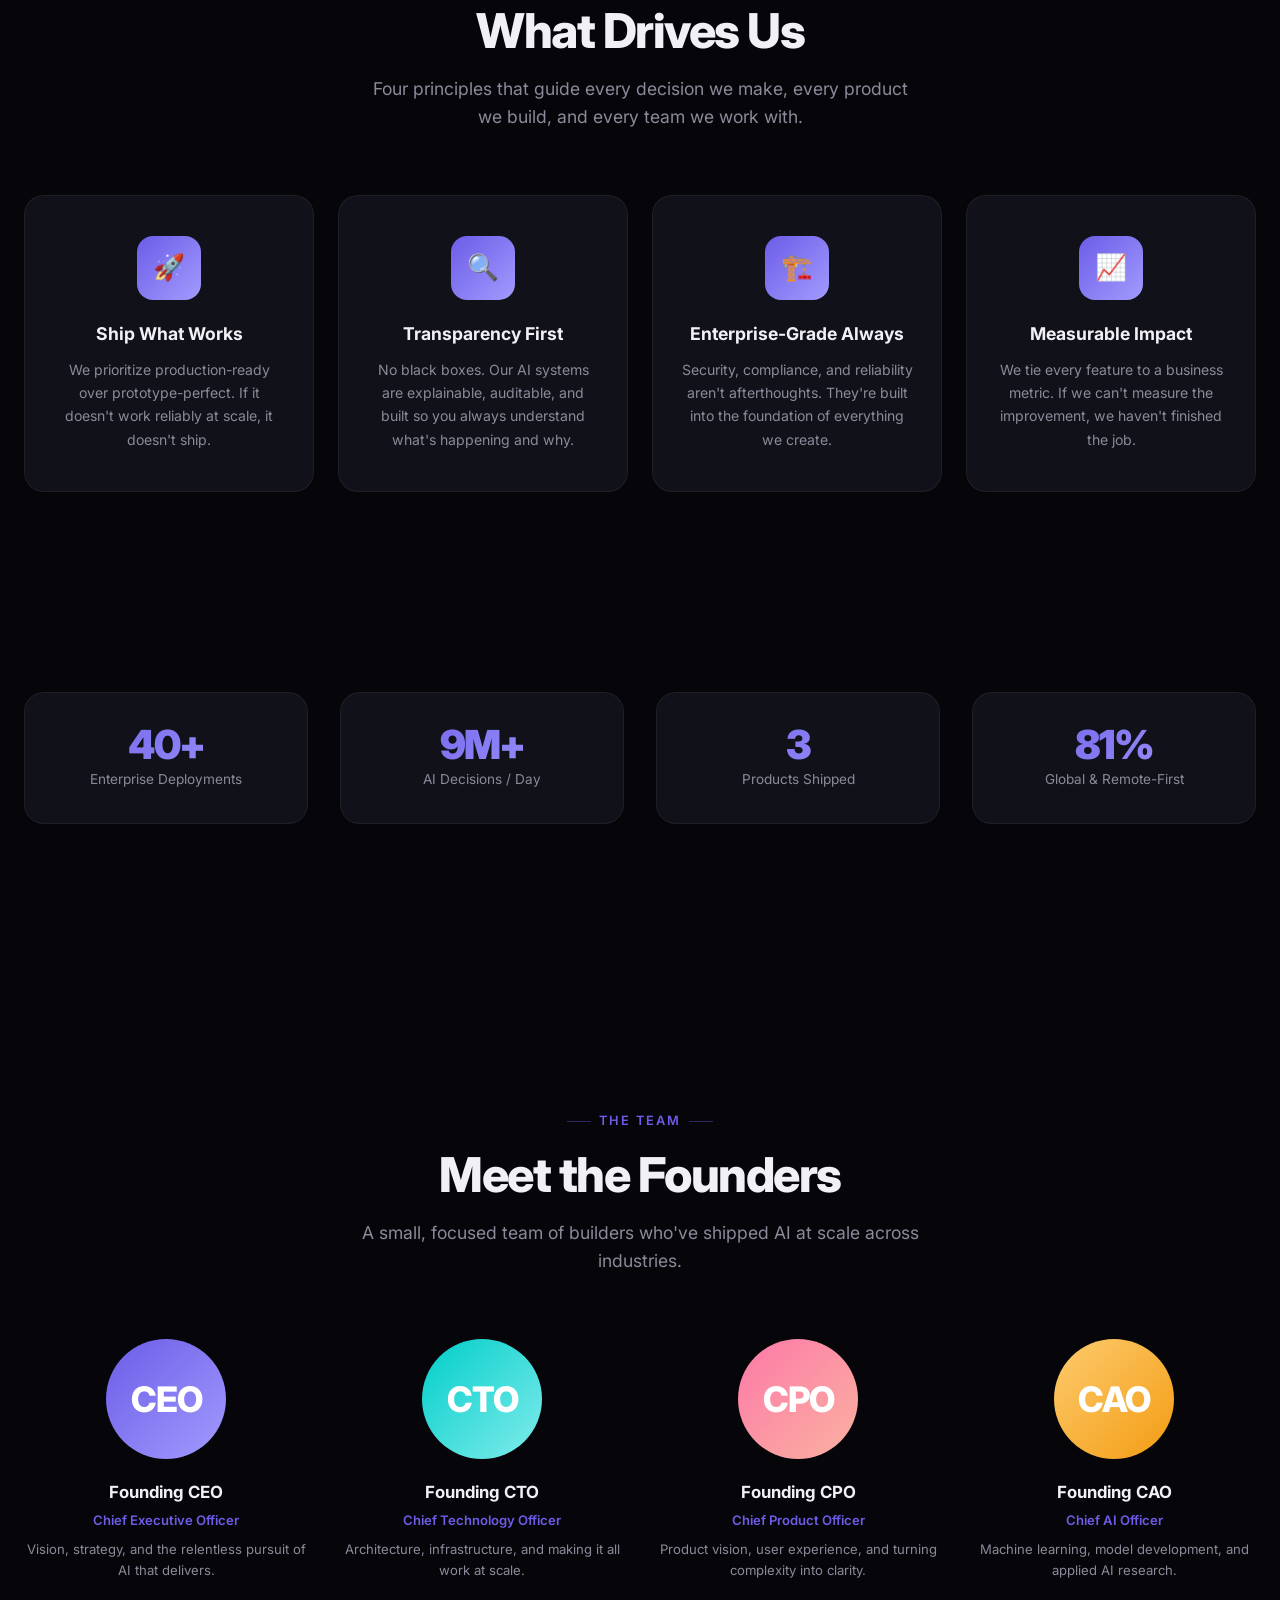
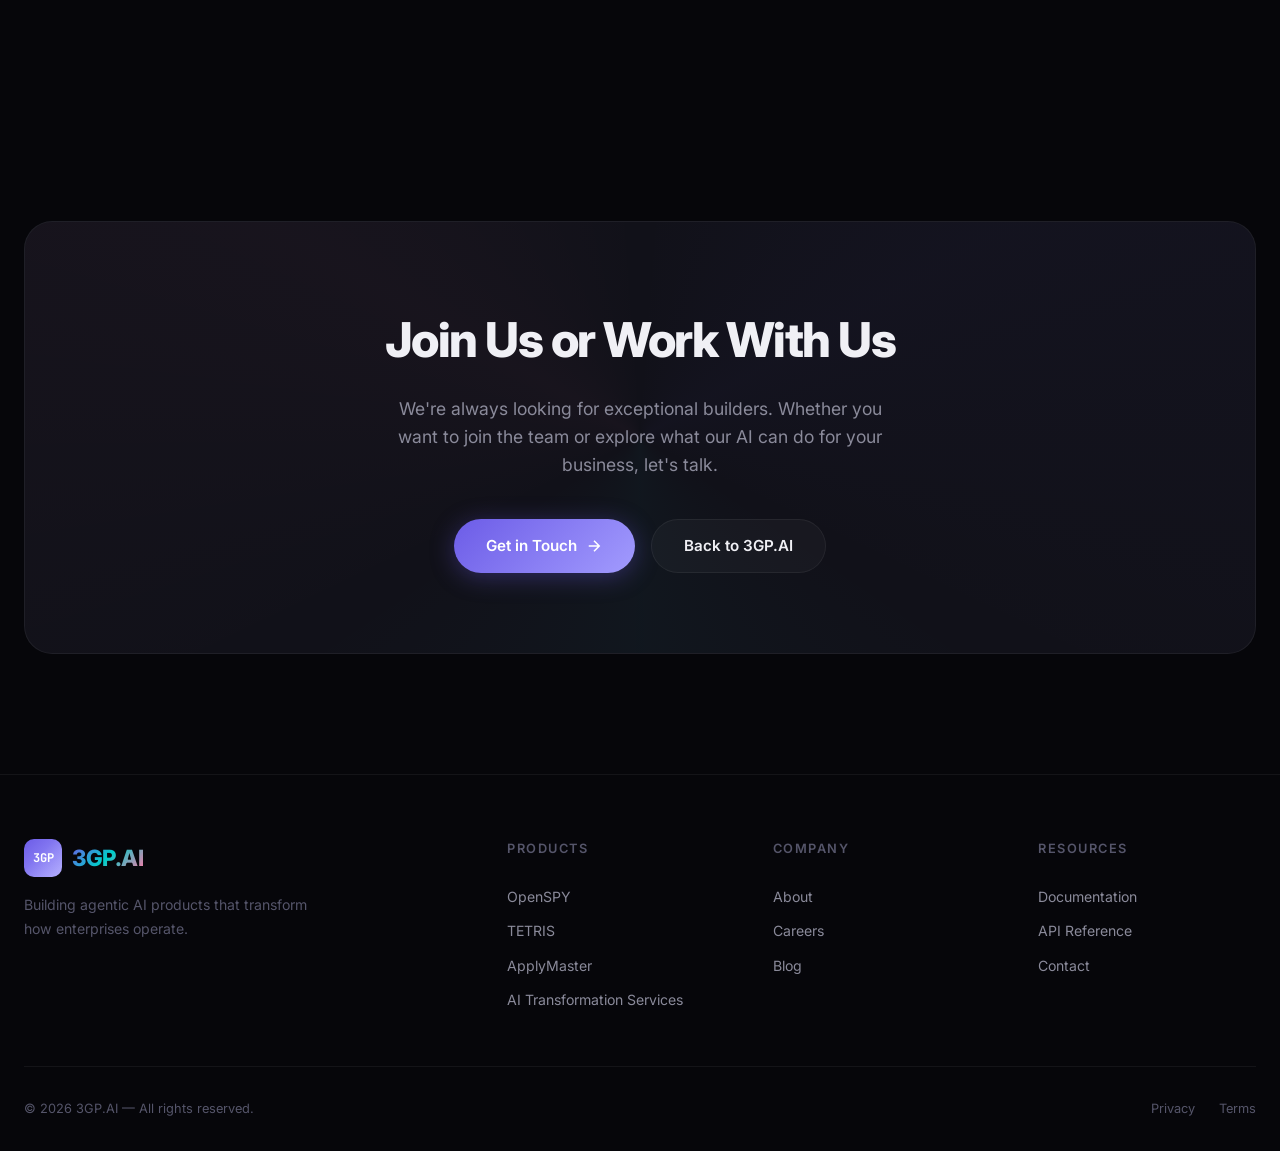
==== commit 1b9caa91: "Rename AI Consultancy to AI Transformation Services across all pages" ====
--- a/about.html
+++ b/about.html
@@ -229,7 +229,7 @@
                     <a href="/" class="logo"><div class="logo-mark">3GP</div><div class="logo-text"><span>3GP.AI</span></div></a>
                     <p>Building agentic AI products that transform how enterprises operate.</p>
                 </div>
-                <div class="footer-col"><h5>Products</h5><a href="/openspy">OpenSPY</a><a href="/tetris">TETRIS</a><a href="/applymaster">ApplyMaster</a><a href="/consultancy">AI Consultancy</a></div>
+                <div class="footer-col"><h5>Products</h5><a href="/openspy">OpenSPY</a><a href="/tetris">TETRIS</a><a href="/applymaster">ApplyMaster</a><a href="/consultancy">AI Transformation Services</a></div>
                 <div class="footer-col"><h5>Company</h5><a href="/about">About</a><a href="#">Careers</a><a href="#">Blog</a></div>
                 <div class="footer-col"><h5>Resources</h5><a href="#">Documentation</a><a href="#">API Reference</a><a href="/#contact">Contact</a></div>
             </div>
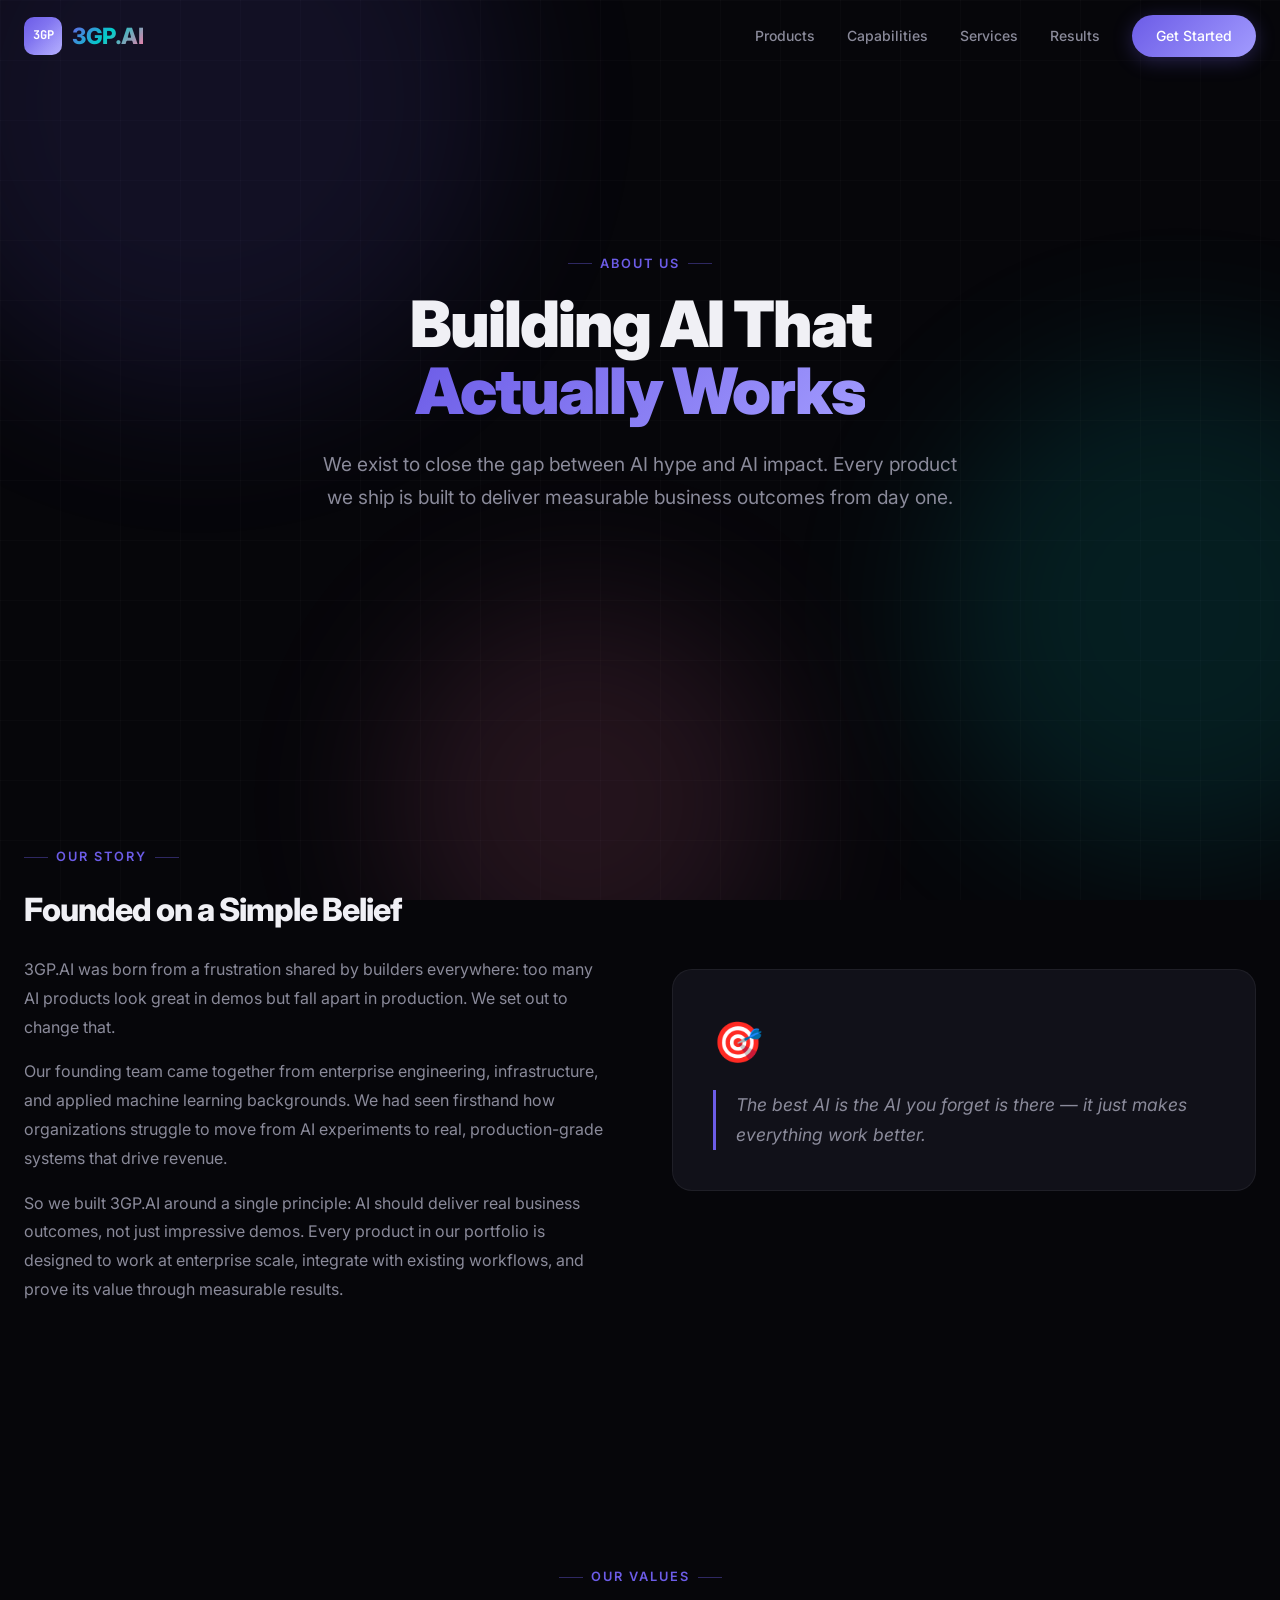
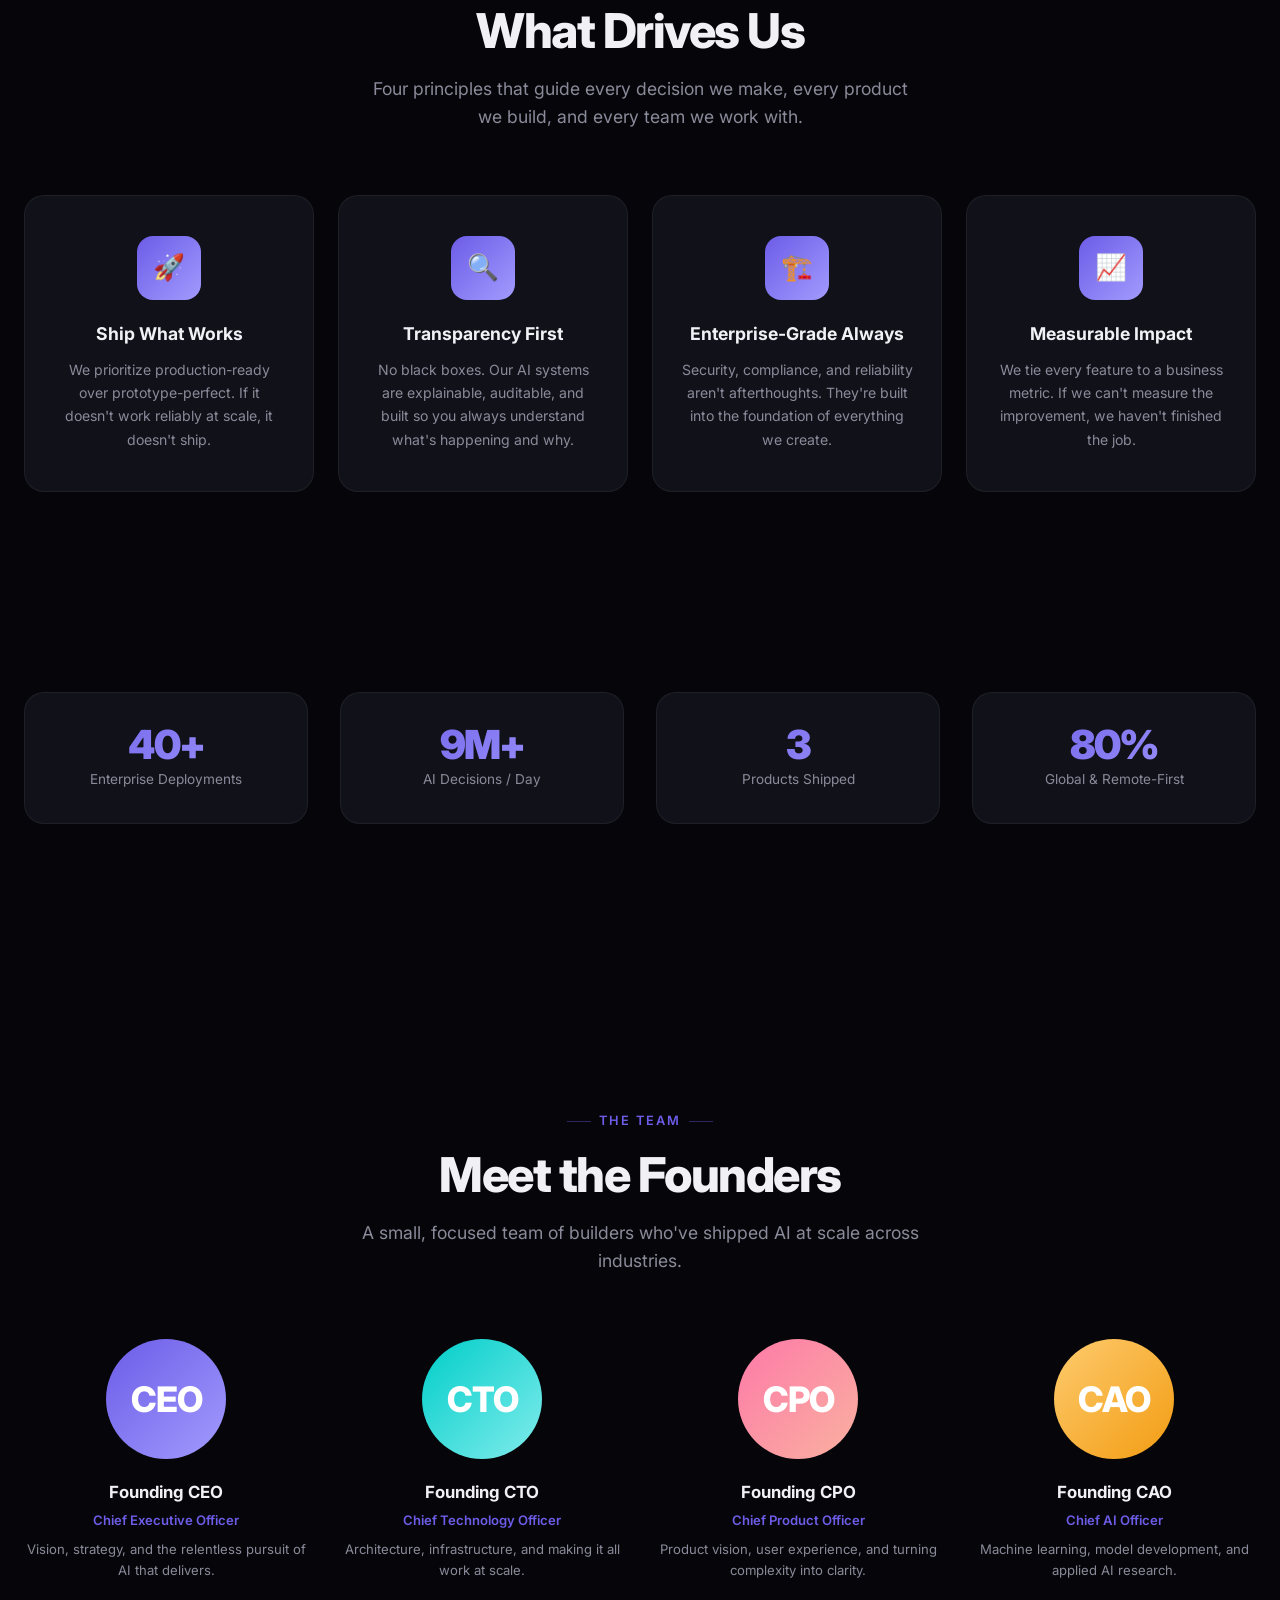
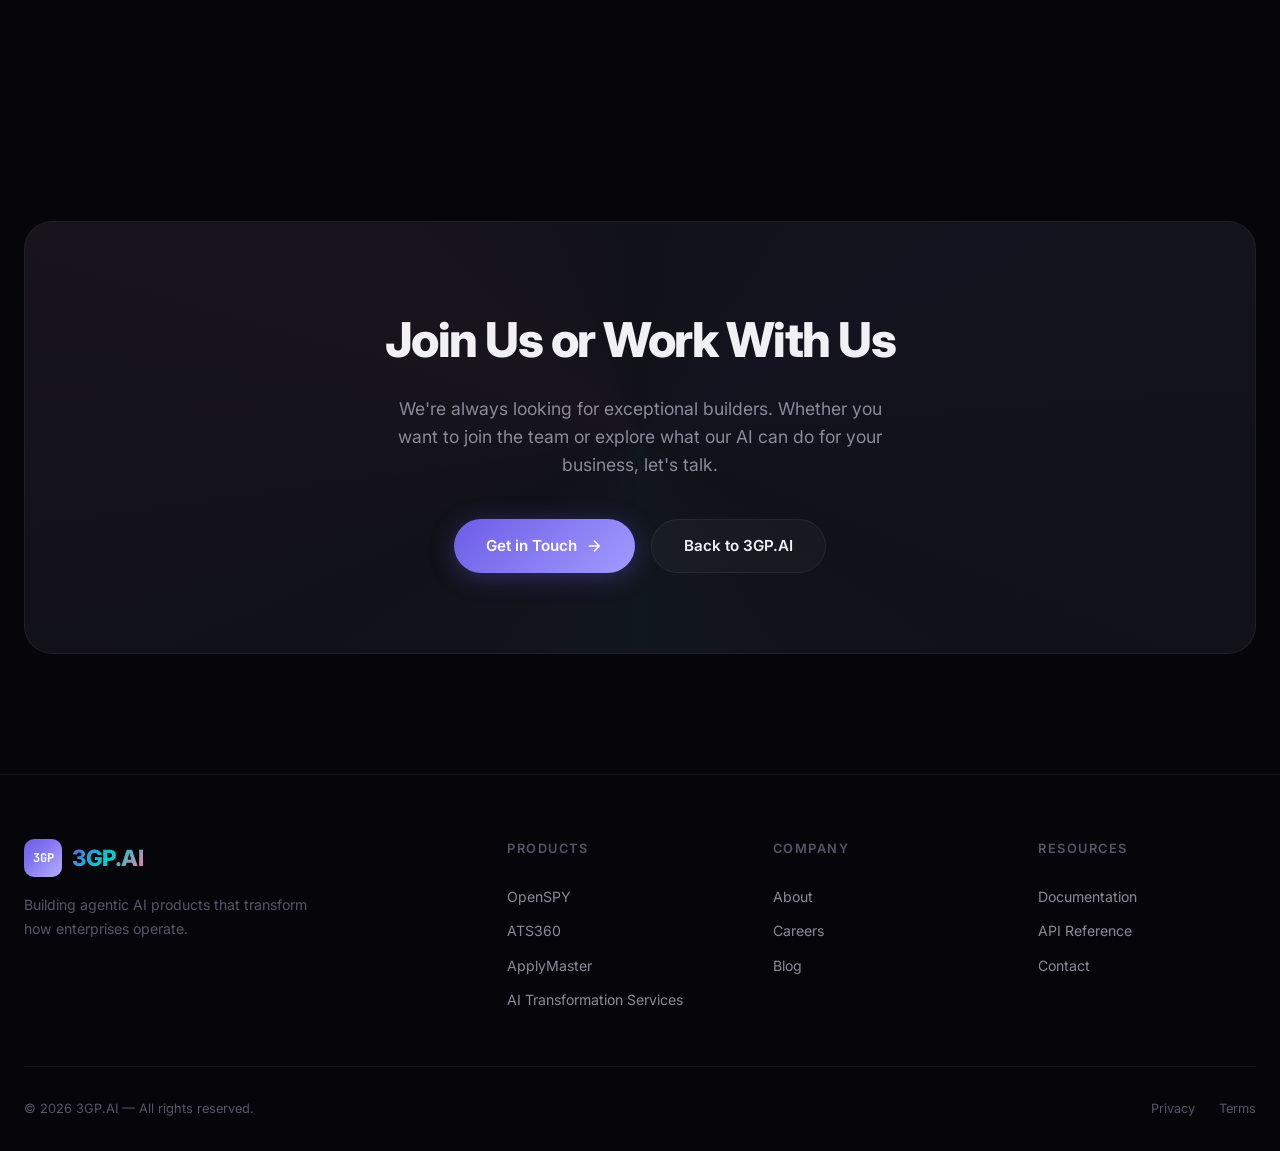
==== commit c229c2ed: "Rename TETRIS to ATS360 across all pages" ====
--- a/about.html
+++ b/about.html
@@ -229,7 +229,7 @@
                     <a href="/" class="logo"><div class="logo-mark">3GP</div><div class="logo-text"><span>3GP.AI</span></div></a>
                     <p>Building agentic AI products that transform how enterprises operate.</p>
                 </div>
-                <div class="footer-col"><h5>Products</h5><a href="/openspy">OpenSPY</a><a href="/tetris">TETRIS</a><a href="/applymaster">ApplyMaster</a><a href="/consultancy">AI Transformation Services</a></div>
+                <div class="footer-col"><h5>Products</h5><a href="/openspy">OpenSPY</a><a href="/tetris">ATS360</a><a href="/applymaster">ApplyMaster</a><a href="/consultancy">AI Transformation Services</a></div>
                 <div class="footer-col"><h5>Company</h5><a href="/about">About</a><a href="#">Careers</a><a href="#">Blog</a></div>
                 <div class="footer-col"><h5>Resources</h5><a href="#">Documentation</a><a href="#">API Reference</a><a href="/#contact">Contact</a></div>
             </div>
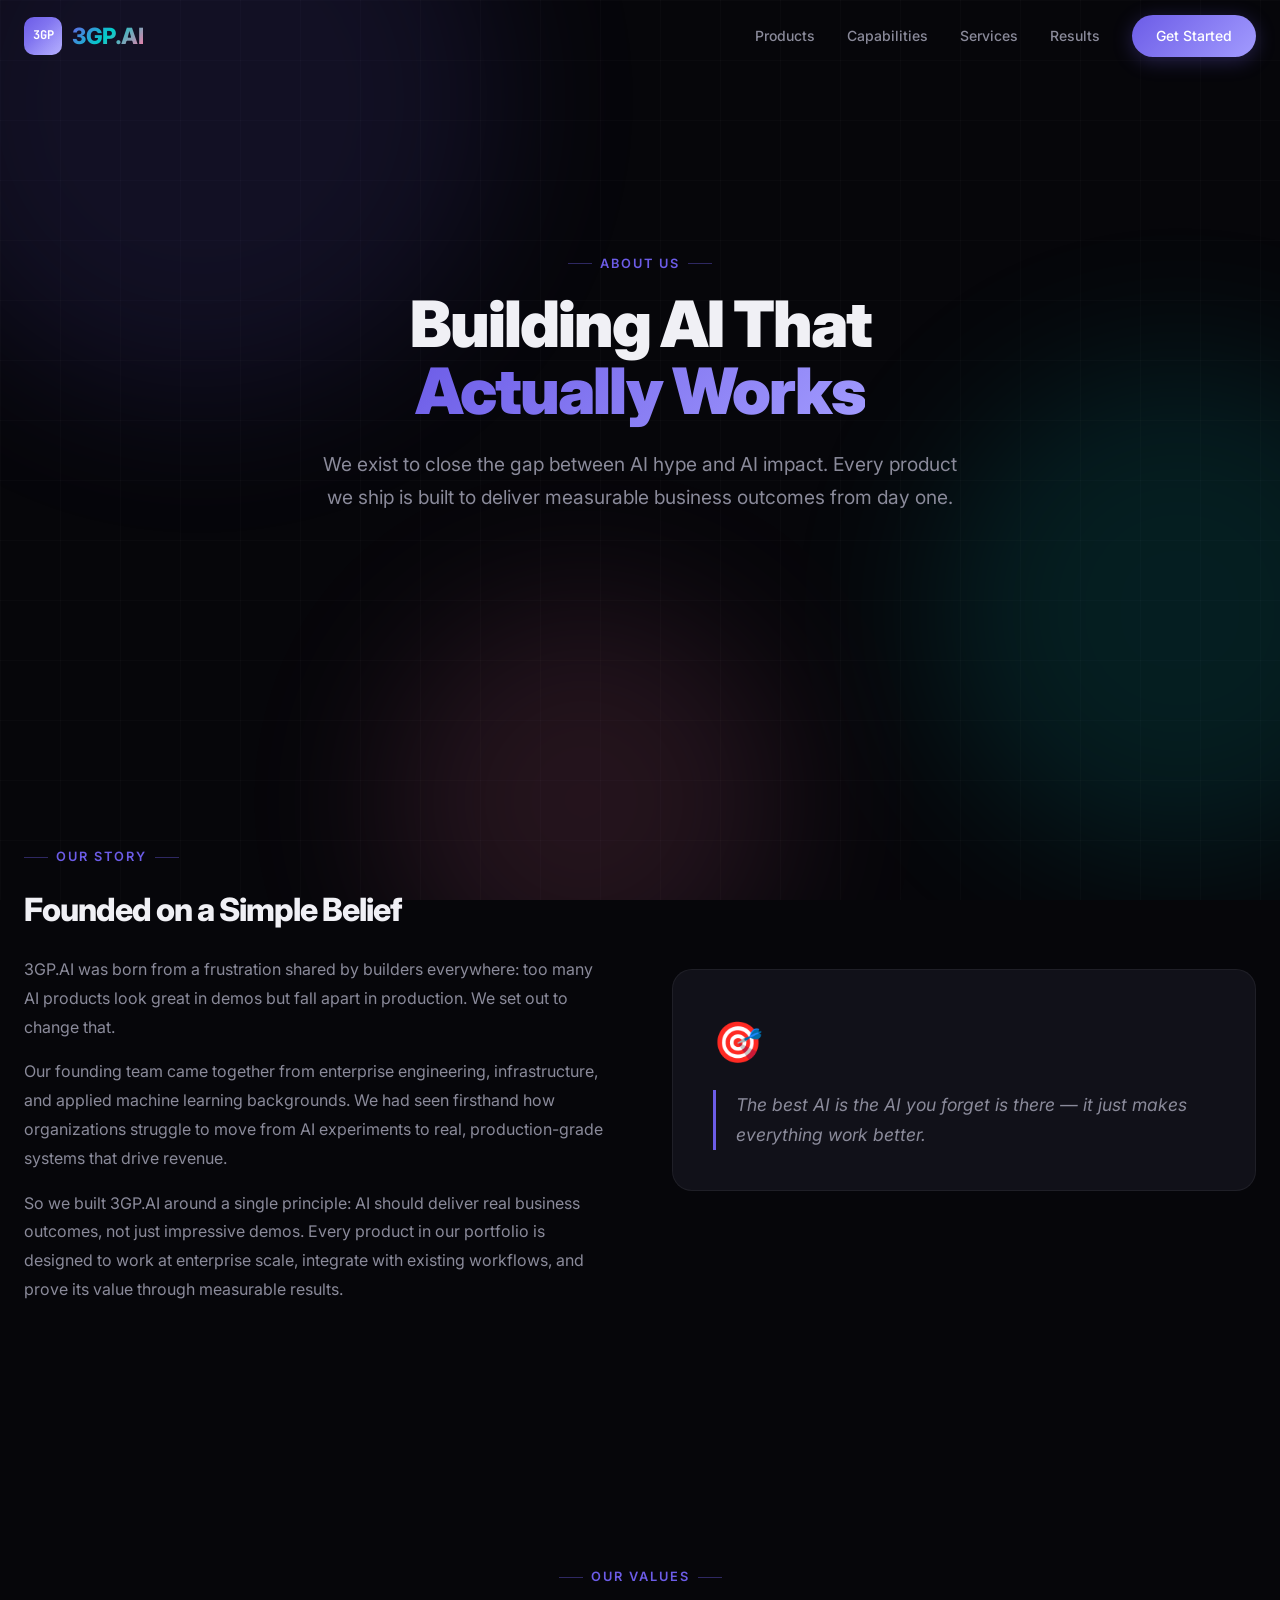
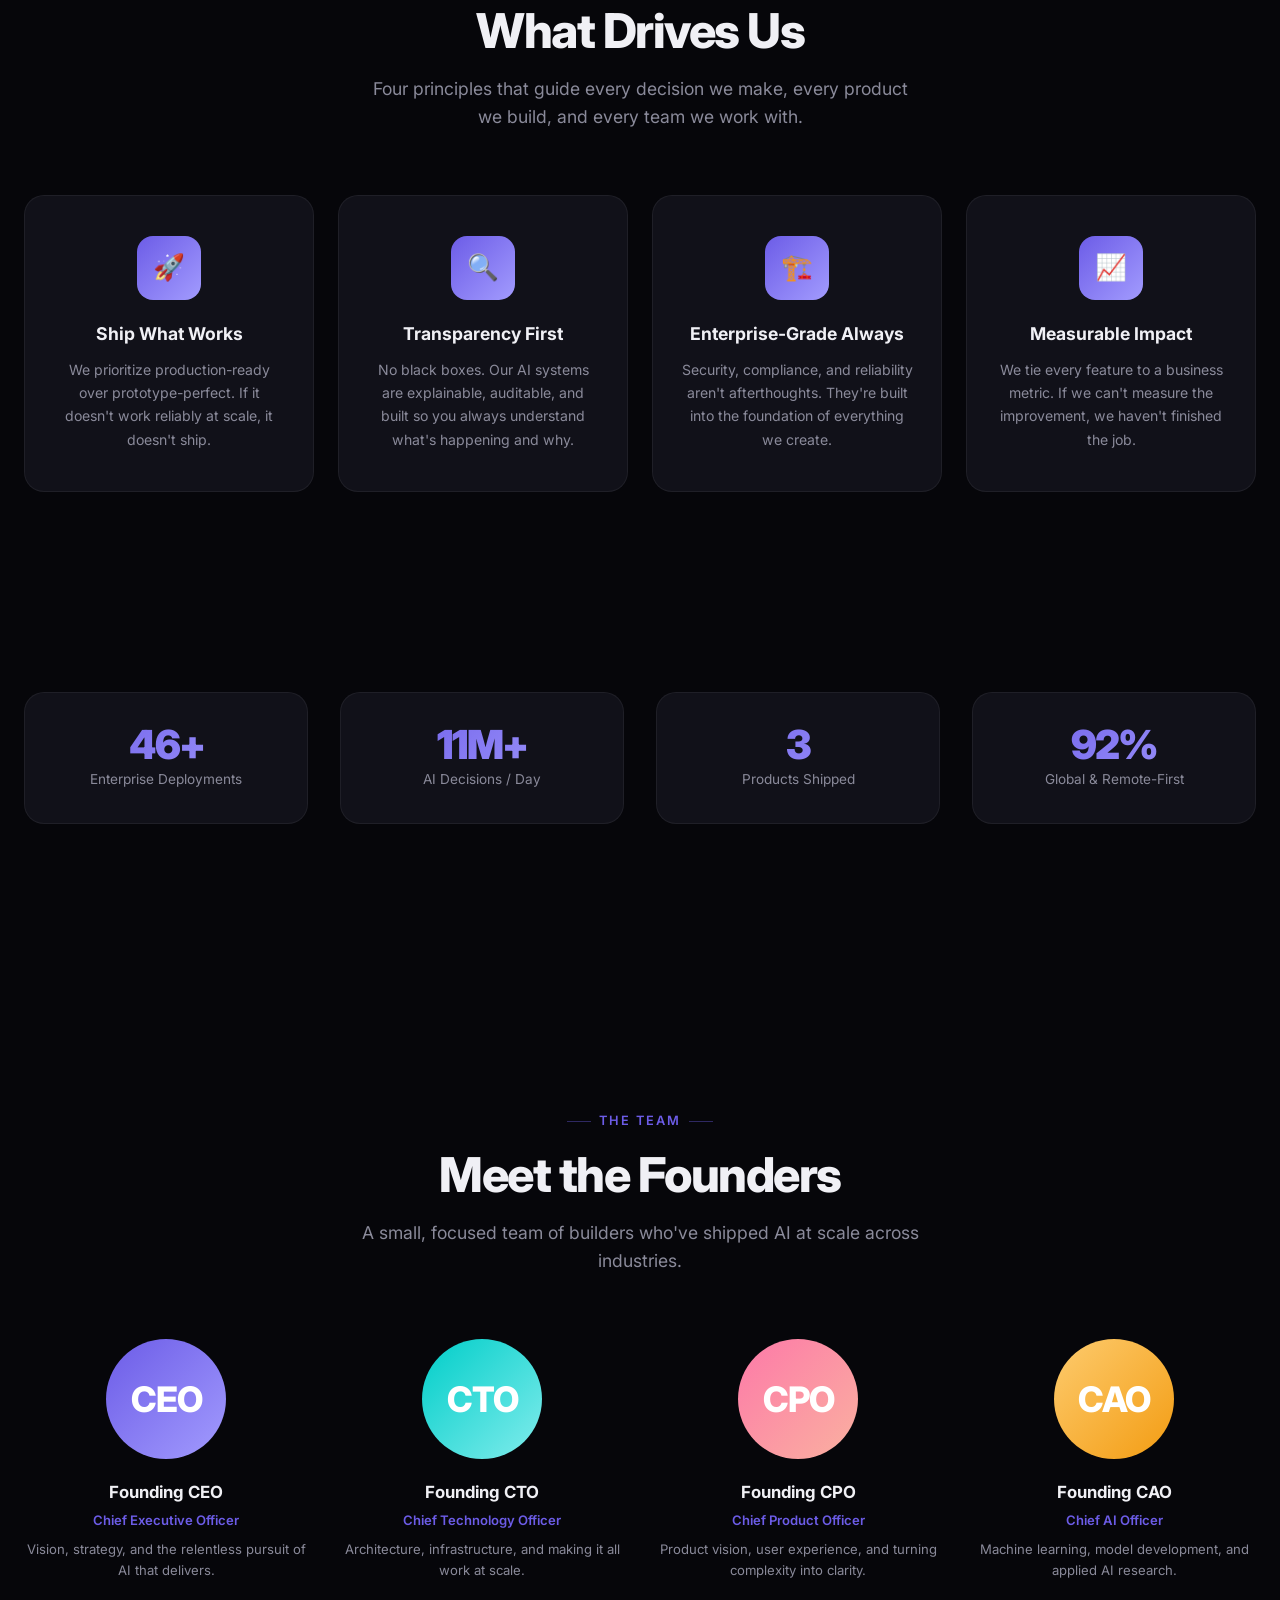
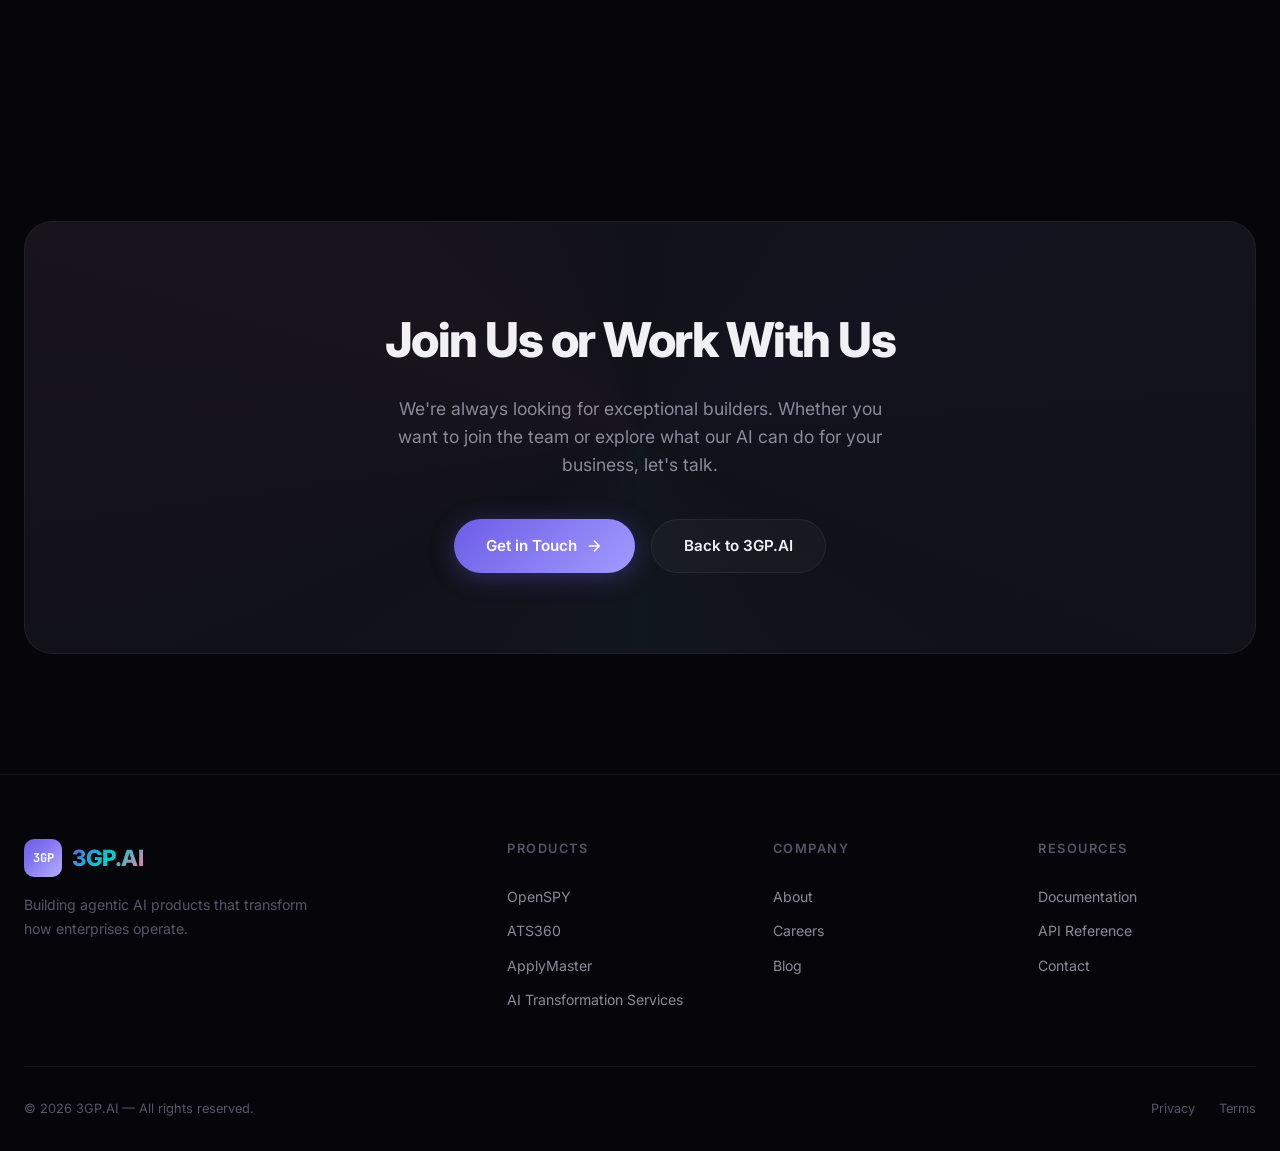
==== commit 1719995d: "Rename tetris to ats360 everywhere — file, URLs, and references" ====
--- a/about.html
+++ b/about.html
@@ -229,7 +229,7 @@
                     <a href="/" class="logo"><div class="logo-mark">3GP</div><div class="logo-text"><span>3GP.AI</span></div></a>
                     <p>Building agentic AI products that transform how enterprises operate.</p>
                 </div>
-                <div class="footer-col"><h5>Products</h5><a href="/openspy">OpenSPY</a><a href="/tetris">ATS360</a><a href="/applymaster">ApplyMaster</a><a href="/consultancy">AI Transformation Services</a></div>
+                <div class="footer-col"><h5>Products</h5><a href="/openspy">OpenSPY</a><a href="/ats360">ATS360</a><a href="/applymaster">ApplyMaster</a><a href="/consultancy">AI Transformation Services</a></div>
                 <div class="footer-col"><h5>Company</h5><a href="/about">About</a><a href="#">Careers</a><a href="#">Blog</a></div>
                 <div class="footer-col"><h5>Resources</h5><a href="#">Documentation</a><a href="#">API Reference</a><a href="/#contact">Contact</a></div>
             </div>
